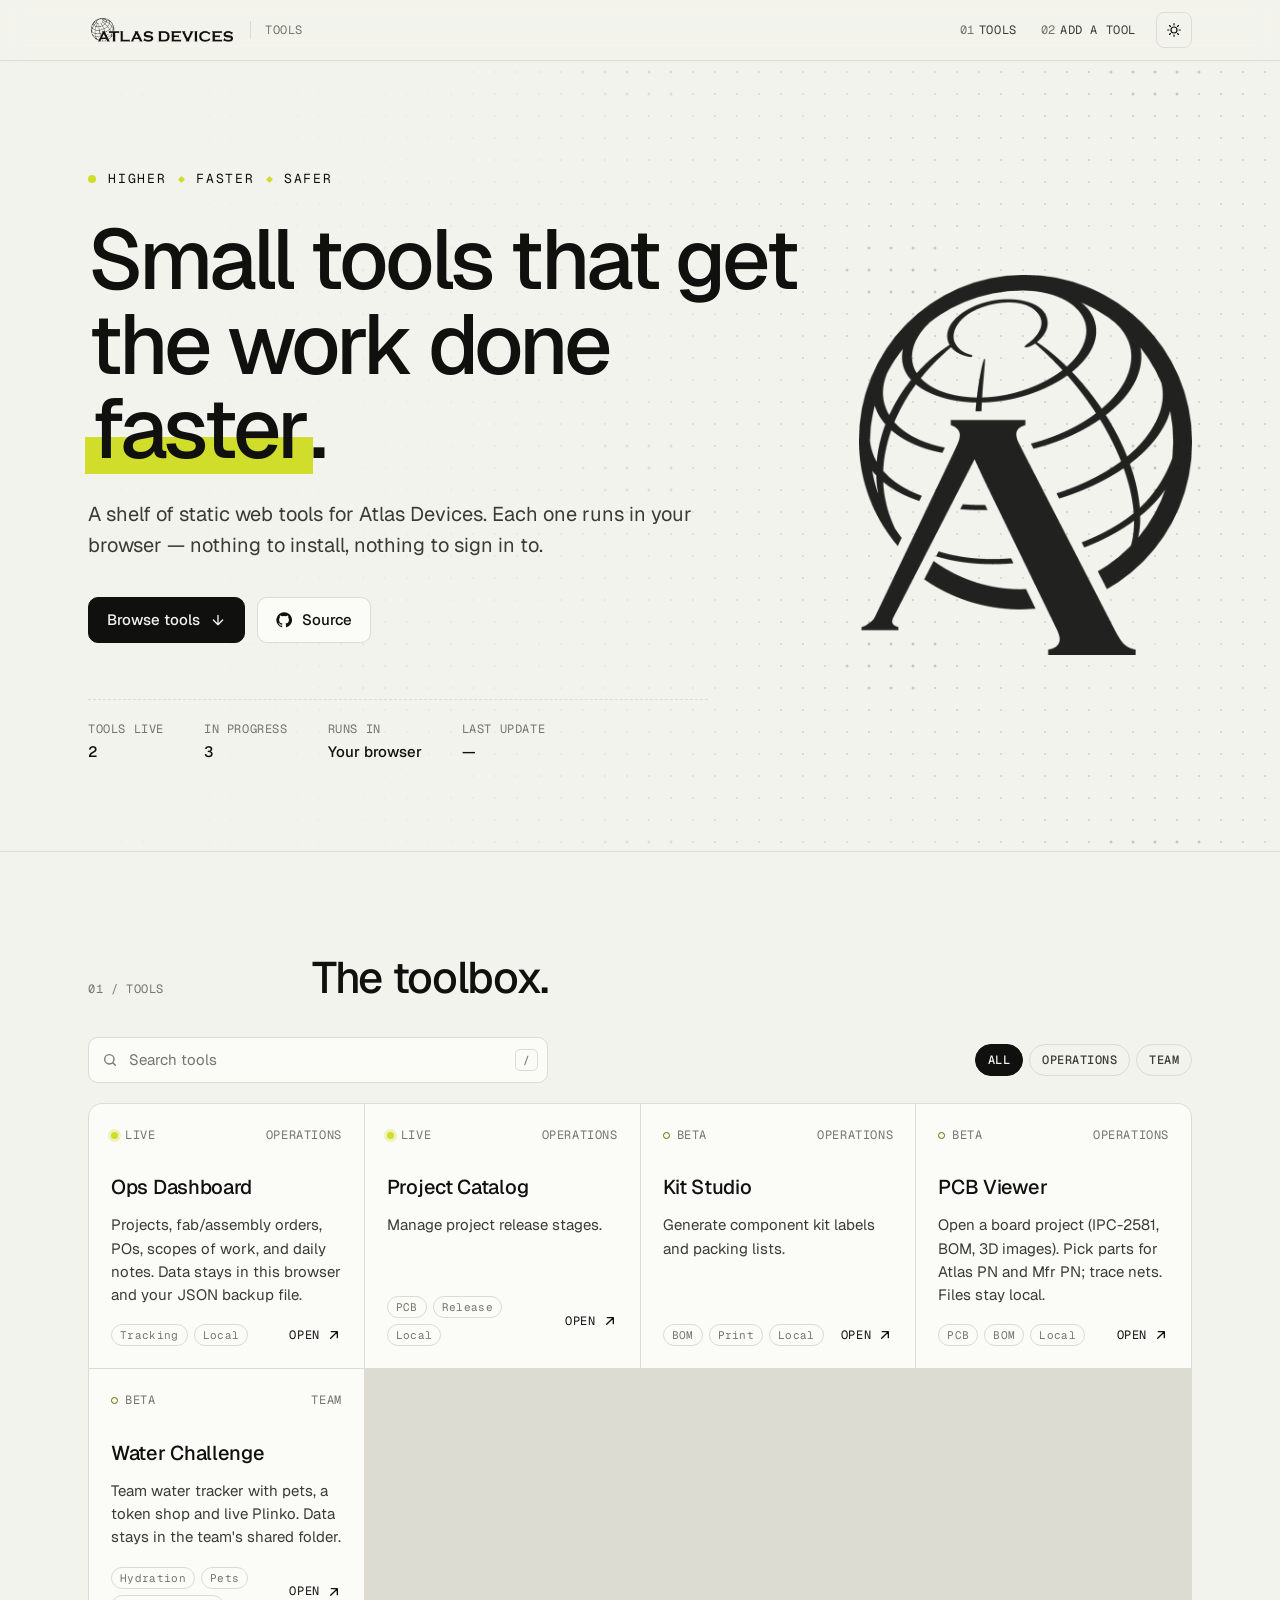
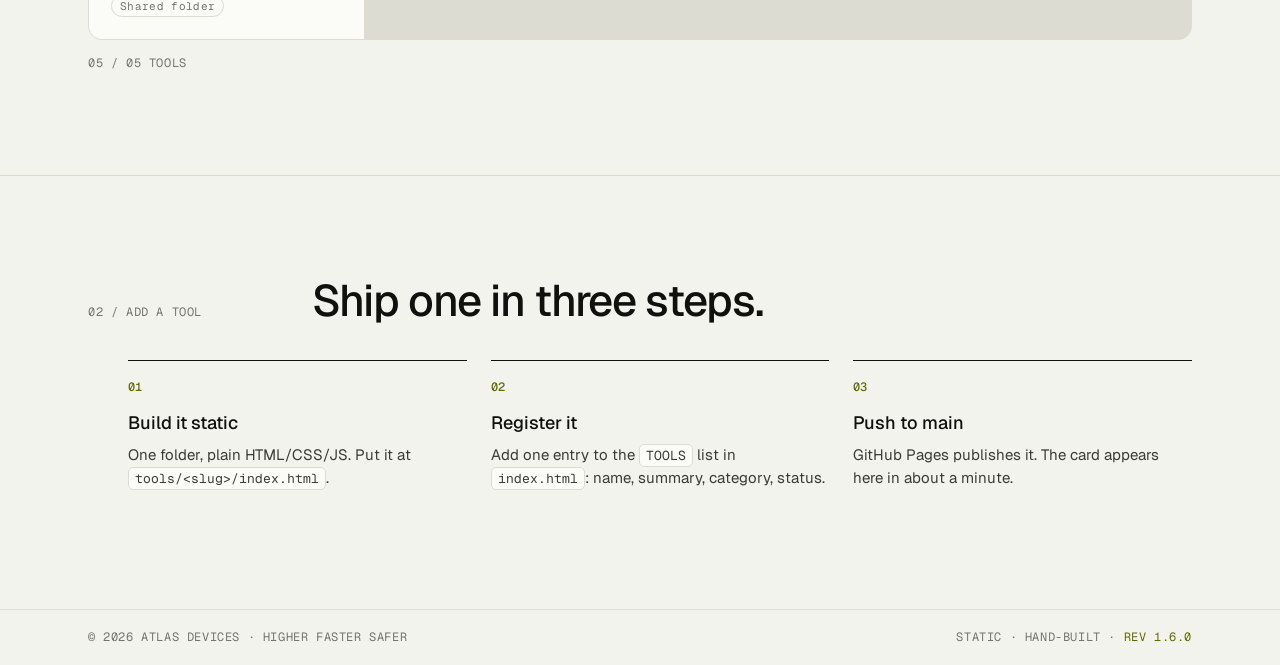
==== index.html @ ee324ff5 "Home rev 1.6.0: list the Water Challenge Adds a hub card (category Team, status beta) for tools/wate" ====
<!doctype html>
<!--
  atlasclark.github.io — Atlas Devices tools hub
  Scope: single-file static landing page for GitHub Pages that lists and links
  static internal tools. Each tool lives in /tools/<slug>/index.html and gets one
  entry in the TOOLS registry (script block below). The page builds the tool grid,
  search, and category filters from that registry. No build step, no dependencies
  except Google Fonts. Light/dark themes follow the system, with a manual toggle.
  Bump REV on each change.
-->
<html lang="en">
<head>
  <meta charset="utf-8">
  <meta name="viewport" content="width=device-width, initial-scale=1">
  <title>Atlas Devices Tools</title>
  <meta name="description" content="Static web tools for Atlas Devices. Runs in the browser, nothing to install.">
  <meta name="theme-color" content="#F3F3EE" media="(prefers-color-scheme: light)">
  <meta name="theme-color" content="#0B0C0A" media="(prefers-color-scheme: dark)">
  <link rel="icon" type="image/png" href="assets/brand/favicon-64.png">
  <link rel="apple-touch-icon" href="assets/brand/apple-touch-icon.png">
  <link rel="preconnect" href="https://fonts.googleapis.com">
  <link rel="preconnect" href="https://fonts.gstatic.com" crossorigin>
  <link href="https://fonts.googleapis.com/css2?family=Geist:wght@400;500;600&family=Geist+Mono:wght@400;500&display=swap" rel="stylesheet">

  <style>
    :root {
      --bg: #F3F3EE;
      --bg-raised: #FBFBF8;
      --ink: #10110E;
      --ink-2: #3A3B35;
      --muted: #74756C;
      --line: #DCDCD3;
      --lime: #D0DD2B;          /* brand lime, sampled from badge */
      --accent-text: #5F6A00;   /* lime is too light for text on cream */
      --on-lime: #10110E;
      --mark: #10110E;
      --dot: 16, 17, 14;
      --dot-hot: 140, 152, 0;
      --sans: "Geist", ui-sans-serif, system-ui, -apple-system, "Segoe UI", sans-serif;
      --mono: "Geist Mono", ui-monospace, "SFMono-Regular", Consolas, monospace;
      --gutter: clamp(16px, 4vw, 48px);
      --max: 1200px;
      color-scheme: light;
    }
    @media (prefers-color-scheme: dark) {
      :root:not([data-theme="light"]) {
        --bg: #0B0C0A; --bg-raised: #131411; --ink: #ECEDE6; --ink-2: #B9BAB1; --muted: #7D7E75;
        --line: #24251F; --accent-text: #D0DD2B; --mark: #ECEDE6;
        --dot: 236, 237, 230; --dot-hot: 208, 221, 43; color-scheme: dark;
      }
    }
    :root[data-theme="dark"] {
      --bg: #0B0C0A; --bg-raised: #131411; --ink: #ECEDE6; --ink-2: #B9BAB1; --muted: #7D7E75;
      --line: #24251F; --accent-text: #D0DD2B; --mark: #ECEDE6;
      --dot: 236, 237, 230; --dot-hot: 208, 221, 43; color-scheme: dark;
    }

    *, *::before, *::after { box-sizing: border-box; }
    html { scroll-behavior: smooth; -webkit-text-size-adjust: 100%; }
    @media (prefers-reduced-motion: reduce) { html { scroll-behavior: auto; } }
    body {
      margin: 0; background: var(--bg); color: var(--ink);
      font-family: var(--sans); font-size: 17px; line-height: 1.55;
      -webkit-font-smoothing: antialiased; overflow-x: hidden;
    }
    a { color: inherit; text-decoration: none; }
    ::selection { background: var(--lime); color: var(--on-lime); }
    :focus-visible { outline: 2px solid var(--accent-text); outline-offset: 3px; border-radius: 4px; }

    .wrap { max-width: var(--max); margin: 0 auto; padding: 0 var(--gutter); }
    .mono { font-family: var(--mono); font-size: 12px; letter-spacing: .05em; text-transform: uppercase; }
    .muted { color: var(--muted); }

    /* Brand images are used as masks so they take the theme ink color. */
    .wordmark, .mark {
      background: var(--mark);
      -webkit-mask: var(--src) center / contain no-repeat; mask: var(--src) center / contain no-repeat;
    }
    .wordmark { --src: url("assets/brand/wordmark.png"); display: block; width: 148px; aspect-ratio: 1745 / 294; }
    .mark { --src: url("assets/brand/mark.png"); aspect-ratio: 2104 / 2400; }

    /* ---------- Top bar ---------- */
    .topbar {
      position: sticky; top: 0; z-index: 20;
      background: color-mix(in srgb, var(--bg) 84%, transparent);
      backdrop-filter: saturate(1.4) blur(10px); -webkit-backdrop-filter: saturate(1.4) blur(10px);
      border-bottom: 1px solid var(--line);
    }
    .topbar .wrap { display: flex; align-items: center; justify-content: space-between; height: 60px; gap: 16px; }
    .brand { display: flex; align-items: center; gap: 14px; }
    .brand .div { width: 1px; height: 18px; background: var(--line); }
    .nav { display: flex; align-items: center; gap: 4px; }
    .nav a { color: var(--ink-2); padding: 8px 10px; border-radius: 6px; transition: color .15s, background-color .15s; }
    .nav a:hover { color: var(--ink); background: var(--bg-raised); }
    .nav a .n { color: var(--muted); margin-right: 4px; }
    .icon-btn {
      display: grid; place-items: center; width: 36px; height: 36px; margin-left: 6px;
      border: 1px solid var(--line); border-radius: 8px; background: transparent; color: var(--ink); cursor: pointer;
    }
    .icon-btn:hover { border-color: var(--ink-2); }
    .icon-btn svg { width: 16px; height: 16px; }
    @media (max-width: 640px) { .nav a, .brand .div, .brand .mono { display: none; } }

    /* ---------- Hero ---------- */
    .hero { position: relative; border-bottom: 1px solid var(--line); overflow: hidden; }
    #field { position: absolute; inset: 0; width: 100%; height: 100%; display: block; }
    .hero::after {
      content: ""; position: absolute; inset: 0; pointer-events: none;
      background: linear-gradient(90deg, var(--bg) 0%, color-mix(in srgb, var(--bg) 70%, transparent) 42%, transparent 70%);
    }
    .hero .wrap {
      position: relative; z-index: 1; display: grid; grid-template-columns: 1fr auto; align-items: center; gap: 48px;
      padding-top: clamp(64px, 12vh, 140px); padding-bottom: clamp(56px, 10vh, 120px);
    }
    .hero .mark { width: clamp(220px, 26vw, 340px); opacity: .92; }
    @media (max-width: 900px) { .hero .wrap { grid-template-columns: 1fr; } .hero .mark { display: none; } }

    .eyebrow { display: flex; align-items: center; gap: 12px; margin-bottom: 28px; color: var(--ink); font-size: 13px; letter-spacing: .14em; }
    .eyebrow i { width: 5px; height: 5px; background: var(--lime); border-radius: 1px; transform: rotate(45deg); }
    .eyebrow .pulse { width: 8px; height: 8px; border-radius: 50%; background: var(--lime); animation: pulse 2.4s ease-out infinite; }
    @keyframes pulse { 0% { box-shadow: 0 0 0 0 color-mix(in srgb, var(--lime) 70%, transparent); } 70%,100% { box-shadow: 0 0 0 10px transparent; } }

    h1 { font-size: clamp(40px, 6.6vw, 86px); line-height: 1; letter-spacing: -.045em; font-weight: 500; margin: 0; max-width: 13ch; }
    h1 em {
      font-style: normal; padding: 0 .08em; margin: 0 -.04em;
      background: linear-gradient(transparent 58%, var(--lime) 58%, var(--lime) 92%, transparent 92%);
    }
    :root[data-theme="dark"] h1 em { background: none; color: var(--lime); }
    @media (prefers-color-scheme: dark) { :root:not([data-theme="light"]) h1 em { background: none; color: var(--lime); } }

    .lede { max-width: 48ch; margin: 28px 0 0; font-size: clamp(17px, 1.6vw, 20px); color: var(--ink-2); }
    .cta { display: flex; flex-wrap: wrap; gap: 12px; margin-top: 36px; }
    .btn {
      display: inline-flex; align-items: center; gap: 10px; height: 46px; padding: 0 18px;
      border-radius: 10px; font: 500 15px var(--sans); border: 1px solid var(--line); color: var(--ink);
      background: var(--bg-raised); cursor: pointer; transition: transform .15s, border-color .15s, background-color .15s, color .15s;
    }
    .btn:hover { border-color: var(--ink-2); transform: translateY(-1px); }
    .btn.primary { background: var(--ink); color: var(--bg); border-color: var(--ink); }
    .btn.primary:hover { background: var(--lime); border-color: var(--lime); color: var(--on-lime); }
    .btn svg { width: 16px; height: 16px; }

    .readout { display: flex; flex-wrap: wrap; gap: 12px 40px; margin-top: 56px; padding-top: 20px; border-top: 1px dashed var(--line); max-width: 620px; }
    .readout div { display: flex; flex-direction: column; gap: 4px; }
    .readout b { font: 500 15px var(--sans); letter-spacing: 0; text-transform: none; color: var(--ink); }

    /* ---------- Sections ---------- */
    section.block { border-bottom: 1px solid var(--line); }
    section.block > .wrap { padding-top: clamp(56px, 8vw, 104px); padding-bottom: clamp(56px, 8vw, 104px); }
    .sec-head { display: grid; grid-template-columns: 200px 1fr; gap: 24px; align-items: baseline; margin-bottom: 36px; }
    .sec-head h2 { margin: 0; font-size: clamp(28px, 3.6vw, 44px); font-weight: 500; letter-spacing: -.03em; line-height: 1.05; }
    @media (max-width: 760px) { .sec-head { grid-template-columns: 1fr; gap: 10px; margin-bottom: 28px; } }

    /* Toolbar: search + filters */
    .toolbar { display: flex; flex-wrap: wrap; gap: 12px; align-items: center; justify-content: space-between; margin-bottom: 20px; }
    .search { position: relative; flex: 1 1 320px; max-width: 460px; }
    .search svg { position: absolute; left: 14px; top: 50%; width: 16px; height: 16px; transform: translateY(-50%); color: var(--muted); }
    .search input {
      width: 100%; height: 46px; padding: 0 44px 0 40px; border-radius: 10px; border: 1px solid var(--line);
      background: var(--bg-raised); color: var(--ink); font: 400 15px var(--sans);
    }
    .search input::placeholder { color: var(--muted); }
    .search input:focus { outline: none; border-color: var(--ink-2); }
    .search kbd {
      position: absolute; right: 10px; top: 50%; transform: translateY(-50%);
      font: 500 11px var(--mono); padding: 3px 7px; border: 1px solid var(--line); border-radius: 5px; color: var(--muted);
    }
    .filters { display: flex; flex-wrap: wrap; gap: 6px; }
    .chip {
      height: 32px; padding: 0 12px; border-radius: 999px; border: 1px solid var(--line); background: transparent;
      color: var(--ink-2); font: 500 12px var(--mono); letter-spacing: .04em; text-transform: uppercase; cursor: pointer;
    }
    .chip:hover { border-color: var(--ink-2); color: var(--ink); }
    .chip[aria-pressed="true"] { background: var(--ink); border-color: var(--ink); color: var(--bg); }

    /* Tool grid */
    .grid { display: grid; grid-template-columns: repeat(auto-fill, minmax(270px, 1fr)); gap: 1px; background: var(--line); border: 1px solid var(--line); border-radius: 14px; overflow: hidden; }
    .card {
      position: relative; display: flex; flex-direction: column; gap: 10px; min-height: 220px; padding: 22px;
      background: var(--bg-raised); transition: background-color .2s;
    }
    a.card:hover { background: var(--bg); }
    .card .top { display: flex; justify-content: space-between; align-items: center; }
    .status { display: inline-flex; align-items: center; gap: 7px; }
    .status::before { content: ""; width: 7px; height: 7px; border-radius: 50%; background: var(--muted); }
    .status.live::before { background: var(--lime); box-shadow: 0 0 0 3px color-mix(in srgb, var(--lime) 30%, transparent); }
    .status.beta::before { background: transparent; border: 1.5px solid var(--accent-text); }
    .card h3 { margin: 18px 0 0; font-size: 20px; font-weight: 500; letter-spacing: -.015em; }
    .card p { margin: 0; color: var(--ink-2); font-size: 15px; flex: 1; }
    .card .foot { display: flex; justify-content: space-between; align-items: center; gap: 8px; margin-top: 8px; }
    .tags { display: flex; gap: 6px; flex-wrap: wrap; }
    .tag { font: 400 11px var(--mono); letter-spacing: .03em; padding: 3px 8px; border: 1px solid var(--line); border-radius: 999px; color: var(--muted); }
    .open { display: inline-flex; align-items: center; gap: 6px; color: var(--ink); white-space: nowrap; }
    .open svg { width: 16px; height: 16px; transition: transform .2s; }
    a.card:hover .open svg { transform: translate(3px, -3px); color: var(--accent-text); }
    a.card::after { content: ""; position: absolute; left: 0; top: 0; height: 2px; width: 0; background: var(--lime); transition: width .3s ease; }
    a.card:hover::after { width: 100%; }
    .card.planned { opacity: .55; }
    .card.planned .open { color: var(--muted); }
    .empty { padding: 48px 22px; text-align: center; background: var(--bg-raised); grid-column: 1 / -1; color: var(--muted); }
    .count { margin-top: 14px; }

    /* Add-a-tool steps */
    .steps { display: grid; grid-template-columns: repeat(3, 1fr); gap: 24px; counter-reset: s; }
    .steps li { list-style: none; border-top: 1px solid var(--ink); padding-top: 18px; }
    .steps li::before { counter-increment: s; content: "0" counter(s); display: block; font: 500 12px var(--mono); color: var(--accent-text); margin-bottom: 14px; }
    .steps h3 { margin: 0 0 6px; font-size: 18px; font-weight: 500; }
    .steps p { margin: 0; color: var(--ink-2); font-size: 15px; }
    .steps ol { margin: 0; padding: 0; }
    code { font: 13px var(--mono); padding: 2px 6px; border-radius: 5px; background: var(--bg-raised); border: 1px solid var(--line); }
    @media (max-width: 860px) { .steps { grid-template-columns: 1fr; } }

    /* ---------- Footer bar ---------- */
    footer { padding: 18px 0; }
    footer .wrap { display: flex; justify-content: space-between; gap: 16px; flex-wrap: wrap; }
    footer .rev { color: var(--accent-text); }

    .rv { opacity: 0; transform: translateY(14px); transition: opacity .7s ease, transform .7s ease; }
    .rv.in { opacity: 1; transform: none; }
    @media (prefers-reduced-motion: reduce) { .rv { opacity: 1; transform: none; transition: none; } .eyebrow .pulse { animation: none; } }
  </style>
</head>
<body>

  <header class="topbar">
    <div class="wrap">
      <a class="brand" href="#top" aria-label="Atlas Devices Tools, home">
        <span class="wordmark" role="img" aria-label="Atlas Devices"></span>
        <span class="div"></span>
        <span class="mono muted">Tools</span>
      </a>
      <nav class="nav mono" aria-label="Primary">
        <a href="#tools"><span class="n">01</span>Tools</a>
        <a href="#add"><span class="n">02</span>Add a tool</a>
        <button class="icon-btn" id="themeBtn" type="button" aria-label="Toggle color theme">
          <svg viewBox="0 0 24 24" fill="none" stroke="currentColor" stroke-width="1.8" stroke-linecap="round"><circle cx="12" cy="12" r="4.5"/><path d="M12 2.5v2M12 19.5v2M2.5 12h2M19.5 12h2M5.3 5.3l1.4 1.4M17.3 17.3l1.4 1.4M5.3 18.7l1.4-1.4M17.3 6.7l1.4-1.4"/></svg>
        </button>
      </nav>
    </div>
  </header>

  <main id="top">
    <!-- ========== HERO ========== -->
    <section class="hero">
      <canvas id="field" aria-hidden="true"></canvas>
      <div class="wrap">
        <div>
          <div class="eyebrow mono"><span class="pulse"></span>Higher<i></i>Faster<i></i>Safer</div>
          <h1>Small tools that get the work done <em>faster</em>.</h1>
          <p class="lede">A shelf of static web tools for Atlas Devices. Each one runs in your browser — nothing to install, nothing to sign in to.</p>
          <div class="cta">
            <a class="btn primary" href="#tools">Browse tools
              <svg viewBox="0 0 24 24" fill="none" stroke="currentColor" stroke-width="2" stroke-linecap="round" stroke-linejoin="round"><path d="M12 5v14M5 12l7 7 7-7"/></svg>
            </a>
            <a class="btn" href="https://github.com/AtlasClark/atlasclark.github.io" target="_blank" rel="noopener">
              <svg viewBox="0 0 24 24" fill="currentColor"><path d="M12 .5a11.5 11.5 0 0 0-3.64 22.41c.58.1.79-.25.79-.56v-2c-3.2.7-3.88-1.37-3.88-1.37-.52-1.33-1.28-1.69-1.28-1.69-1.05-.71.08-.7.08-.7 1.16.08 1.77 1.19 1.77 1.19 1.03 1.77 2.7 1.26 3.36.96.1-.75.4-1.26.73-1.55-2.55-.29-5.24-1.28-5.24-5.69 0-1.26.45-2.29 1.19-3.1-.12-.29-.52-1.46.11-3.05 0 0 .97-.31 3.17 1.18a11 11 0 0 1 5.77 0c2.2-1.49 3.17-1.18 3.17-1.18.63 1.59.23 2.76.11 3.05.74.81 1.19 1.84 1.19 3.1 0 4.42-2.69 5.39-5.26 5.68.41.36.78 1.06.78 2.14v3.17c0 .31.21.67.8.56A11.5 11.5 0 0 0 12 .5Z"/></svg>
              Source
            </a>
          </div>
          <div class="readout mono muted">
            <div>Tools live<b id="statLive">—</b></div>
            <div>In progress<b id="statWip">—</b></div>
            <div>Runs in<b>Your browser</b></div>
            <div>Last update<b id="statUpdated">—</b></div>
          </div>
        </div>
        <span class="mark" role="img" aria-label="Atlas Devices globe mark"></span>
      </div>
    </section>

    <!-- ========== 01 TOOLS (generated from TOOLS registry) ========== -->
    <section class="block" id="tools">
      <div class="wrap">
        <div class="sec-head rv"><span class="mono muted">01 / Tools</span><h2>The toolbox.</h2></div>
        <div class="toolbar rv">
          <label class="search">
            <svg viewBox="0 0 24 24" fill="none" stroke="currentColor" stroke-width="2" stroke-linecap="round"><circle cx="11" cy="11" r="7"/><path d="m20 20-3.5-3.5"/></svg>
            <input id="q" type="search" placeholder="Search tools" autocomplete="off" aria-label="Search tools">
            <kbd>/</kbd>
          </label>
          <div class="filters" id="filters" role="group" aria-label="Filter by category"></div>
        </div>
        <div class="grid rv" id="grid"></div>
        <div class="count mono muted" id="count"></div>
      </div>
    </section>

    <!-- ========== 02 ADD A TOOL ========== -->
    <section class="block" id="add">
      <div class="wrap">
        <div class="sec-head rv"><span class="mono muted">02 / Add a tool</span><h2>Ship one in three steps.</h2></div>
        <ol class="steps rv">
          <li><h3>Build it static</h3><p>One folder, plain HTML/CSS/JS. Put it at <code>tools/&lt;slug&gt;/index.html</code>.</p></li>
          <li><h3>Register it</h3><p>Add one entry to the <code>TOOLS</code> list in <code>index.html</code>: name, summary, category, status.</p></li>
          <li><h3>Push to main</h3><p>GitHub Pages publishes it. The card appears here in about a minute.</p></li>
        </ol>
      </div>
    </section>
  </main>

  <footer>
    <div class="wrap mono muted">
      <span>© <span id="yr">2026</span> Atlas Devices · Higher Faster Safer</span>
      <span>Static · Hand-built · <span class="rev" id="rev"></span></span>
    </div>
  </footer>

  <script>
    const REV = "rev 1.6.0";

    // ---------- TOOL REGISTRY ----------
    // status: "live" (linked) | "beta" (linked, flagged) | "planned" (not linked)
    const TOOLS = [
      { slug: "pcb-viewer",      name: "PCB Viewer",           summary: "Open a board project (IPC-2581, BOM, 3D images). Pick parts for Atlas PN and Mfr PN; trace nets. Files stay local.", category: "Operations",  tags: ["PCB", "BOM", "Local"], status: "beta" },
      { slug: "ops-dashboard",   name: "Ops Dashboard",        summary: "Projects, fab/assembly orders, POs, scopes of work, and daily notes. Data stays in this browser and your JSON backup file.", category: "Operations", tags: ["Tracking", "Local"], status: "live" },
      { slug: "project-catalog", name: "Project Catalog",      summary: "Manage project release stages.", category: "Operations", tags: ["PCB", "Release", "Local"], status: "live" },
      { slug: "kit-studio",      name: "Kit Studio",           summary: "Generate component kit labels and packing lists.", category: "Operations", tags: ["BOM", "Print", "Local"], status: "beta" },
      { slug: "water-challenge", name: "Water Challenge",      summary: "Team water tracker with pets, a token shop and live Plinko. Data stays in the team's shared folder.", category: "Team", tags: ["Hydration", "Pets", "Shared folder"], status: "beta" },
    ];

    // ---------- Render ----------
    const $ = s => document.querySelector(s);
    const esc = s => String(s).replace(/[&<>"']/g, c => ({ "&": "&amp;", "<": "&lt;", ">": "&gt;", '"': "&quot;", "'": "&#39;" }[c]));
    const ARROW = '<svg viewBox="0 0 24 24" fill="none" stroke="currentColor" stroke-width="2" stroke-linecap="round" stroke-linejoin="round"><path d="M7 17 17 7M8 7h9v9"/></svg>';
    const STATUS = { live: "Live", beta: "Beta", planned: "Planned" };
    const order = { live: 0, beta: 1, planned: 2 };
    const tools = [...TOOLS].sort((a, b) => order[a.status] - order[b.status] || a.name.localeCompare(b.name));
    const cats = ["All", ...new Set(tools.map(t => t.category))];
    let cat = "All";

    $("#filters").innerHTML = cats.map(c => `<button class="chip" type="button" aria-pressed="${c === cat}" data-cat="${esc(c)}">${esc(c)}</button>`).join("");
    $("#filters").addEventListener("click", e => {
      const b = e.target.closest(".chip"); if (!b) return;
      cat = b.dataset.cat;
      document.querySelectorAll(".chip").forEach(x => x.setAttribute("aria-pressed", x === b));
      render();
    });

    function card(t) {
      const linked = t.status !== "planned";
      const tag = linked ? "a" : "div";
      const href = linked ? ` href="tools/${esc(t.slug)}/"` : "";
      return `<${tag} class="card ${t.status}"${href}>
        <div class="top"><span class="status ${t.status} mono muted">${STATUS[t.status]}</span><span class="mono muted">${esc(t.category)}</span></div>
        <h3>${esc(t.name)}</h3>
        <p>${esc(t.summary)}</p>
        <div class="foot"><span class="tags">${(t.tags || []).map(g => `<span class="tag">${esc(g)}</span>`).join("")}</span>
        <span class="open mono">${linked ? "Open " + ARROW : "Soon"}</span></div>
      </${tag}>`;
    }

    function render() {
      const q = $("#q").value.trim().toLowerCase();
      const list = tools.filter(t =>
        (cat === "All" || t.category === cat) &&
        (!q || [t.name, t.summary, t.category, ...(t.tags || [])].join(" ").toLowerCase().includes(q)));
      $("#grid").innerHTML = list.length ? list.map(card).join("") : `<div class="empty">No tools match “${esc(q)}”.</div>`;
      $("#count").textContent = `${String(list.length).padStart(2, "0")} / ${String(tools.length).padStart(2, "0")} tools`;
    }
    $("#q").addEventListener("input", render);
    addEventListener("keydown", e => {
      if (e.key === "/" && document.activeElement !== $("#q")) { e.preventDefault(); $("#q").focus(); }
      if (e.key === "Escape" && document.activeElement === $("#q")) { $("#q").value = ""; render(); $("#q").blur(); }
    });
    render();

    $("#statLive").textContent = tools.filter(t => t.status === "live").length;
    $("#statWip").textContent = tools.filter(t => t.status !== "live").length;
    $("#rev").textContent = REV;
    $("#yr").textContent = new Date().getFullYear();

    // Last update = latest commit date on this repo (public GitHub API; fails quietly).
    fetch("https://api.github.com/repos/AtlasClark/atlasclark.github.io/commits?per_page=1")
      .then(r => r.ok ? r.json() : Promise.reject())
      .then(([c]) => { $("#statUpdated").textContent = new Date(c.commit.committer.date).toLocaleDateString(undefined, { year: "numeric", month: "short", day: "numeric" }); })
      .catch(() => {});

    // ---------- Theme toggle ----------
    const root = document.documentElement;
    const store = {
      get() { try { return localStorage.getItem("theme"); } catch { return null; } },
      set(v) { try { localStorage.setItem("theme", v); } catch {} }
    };
    const saved = store.get();
    if (saved) root.dataset.theme = saved;
    const isDark = () => root.dataset.theme ? root.dataset.theme === "dark" : matchMedia("(prefers-color-scheme: dark)").matches;
    $("#themeBtn").addEventListener("click", () => { const n = isDark() ? "light" : "dark"; root.dataset.theme = n; store.set(n); });

    // ---------- Scroll reveal ----------
    const io = new IntersectionObserver(es => es.forEach(e => {
      if (e.isIntersecting) { e.target.classList.add("in"); io.unobserve(e.target); }
    }), { rootMargin: "0px 0px -8% 0px" });
    document.querySelectorAll(".rv").forEach(el => io.observe(el));

    // ---------- Hero dot field: slow wave + cursor hot spot ----------
    (() => {
      const cv = $("#field"), ctx = cv.getContext("2d");
      const reduce = matchMedia("(prefers-reduced-motion: reduce)").matches;
      const GAP = 22;
      let w = 0, h = 0, mx = -1e4, my = -1e4, t = 0, raf = 0, visible = true;
      const css = n => getComputedStyle(root).getPropertyValue(n).trim();
      function size() {
        const r = cv.getBoundingClientRect(), dpr = Math.min(devicePixelRatio || 1, 2);
        w = r.width; h = r.height; cv.width = w * dpr; cv.height = h * dpr;
        ctx.setTransform(dpr, 0, 0, dpr, 0, 0);
      }
      function draw() {
        const dot = css("--dot"), hot = css("--dot-hot");
        ctx.clearRect(0, 0, w, h);
        for (let y = GAP / 2; y < h; y += GAP) for (let x = GAP / 2; x < w; x += GAP) {
          const wave = Math.sin(x * 0.012 + t) * Math.cos(y * 0.016 - t * 0.7);
          const heat = Math.max(0, 1 - Math.hypot(x - mx, y - my) / 160);
          const base = 0.10 + 0.10 * (wave + 1) / 2;
          ctx.fillStyle = heat > 0.02 ? `rgba(${hot},${Math.min(1, base + heat * 0.9)})` : `rgba(${dot},${base})`;
          ctx.beginPath(); ctx.arc(x, y, 1 + heat * 1.6 + (wave > 0.82 ? 0.5 : 0), 0, 6.2832); ctx.fill();
        }
      }
      function loop() { t += 0.008; draw(); raf = visible ? requestAnimationFrame(loop) : 0; }
      size(); draw();
      addEventListener("resize", () => { size(); draw(); });
      new MutationObserver(draw).observe(root, { attributes: true, attributeFilter: ["data-theme"] });
      if (reduce) return;
      const hero = cv.parentElement;
      hero.addEventListener("pointermove", e => { const r = cv.getBoundingClientRect(); mx = e.clientX - r.left; my = e.clientY - r.top; });
      hero.addEventListener("pointerleave", () => { mx = my = -1e4; });
      new IntersectionObserver(([e]) => { visible = e.isIntersecting; if (visible && !raf) loop(); }).observe(hero);
    })();
  </script>
</body>
</html>
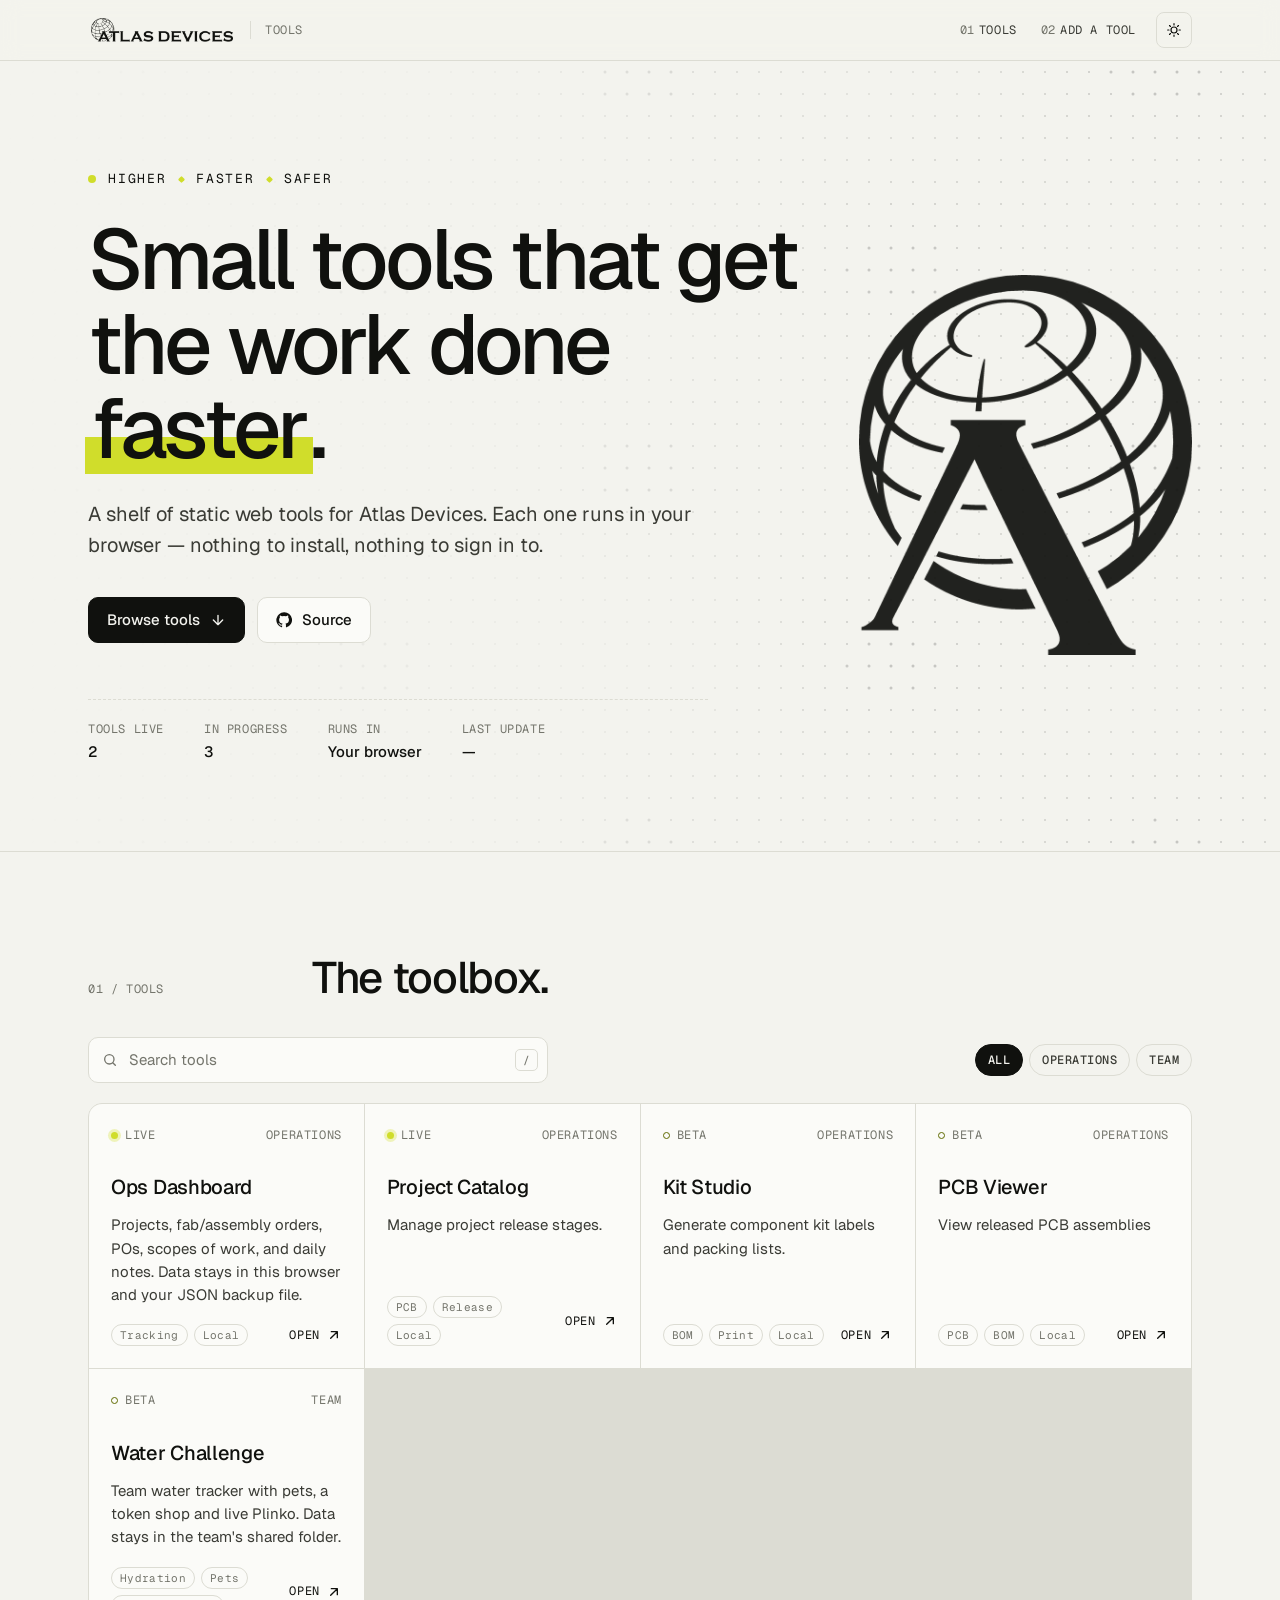
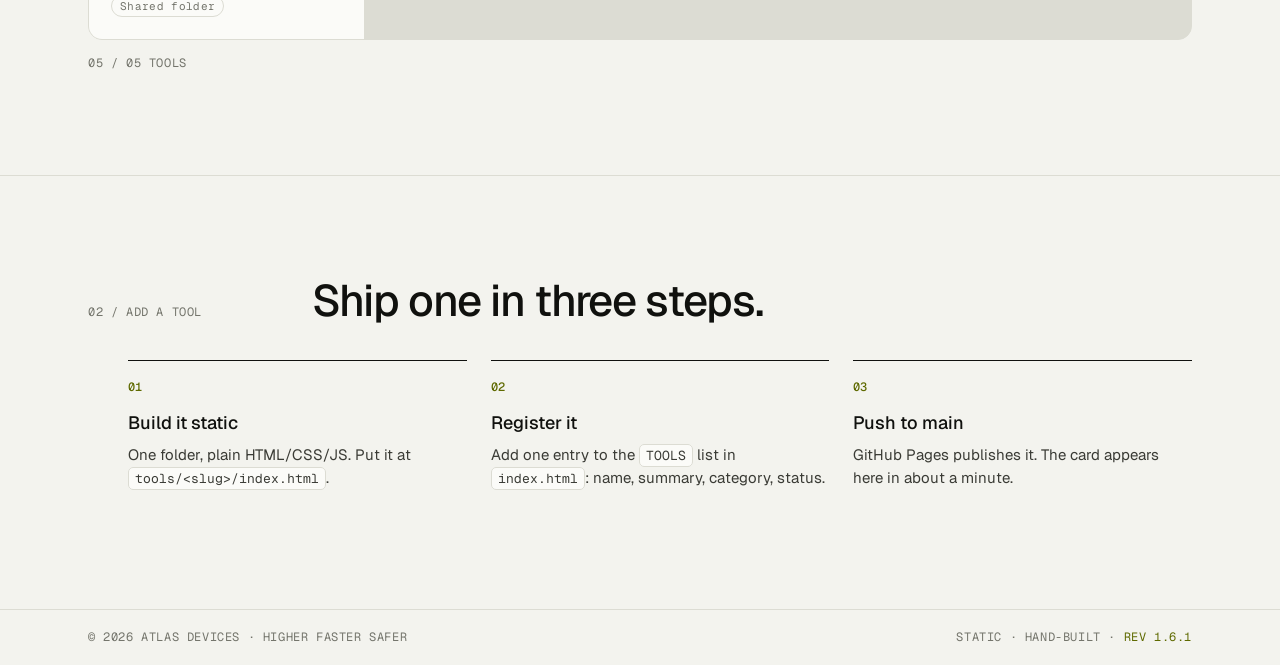
==== commit 544889d2: "Home rev 1.6.1: shorter PCB Viewer card summary Co-Authored-By: Claude Opus 5.5 <noreply@anthropic.c" ====
--- a/index.html
+++ b/index.html
@@ -306,12 +306,12 @@
   </footer>
 
   <script>
-    const REV = "rev 1.6.0";
+    const REV = "rev 1.6.1";
 
     // ---------- TOOL REGISTRY ----------
     // status: "live" (linked) | "beta" (linked, flagged) | "planned" (not linked)
     const TOOLS = [
-      { slug: "pcb-viewer",      name: "PCB Viewer",           summary: "Open a board project (IPC-2581, BOM, 3D images). Pick parts for Atlas PN and Mfr PN; trace nets. Files stay local.", category: "Operations",  tags: ["PCB", "BOM", "Local"], status: "beta" },
+      { slug: "pcb-viewer",      name: "PCB Viewer",           summary: "View released PCB assemblies", category: "Operations",  tags: ["PCB", "BOM", "Local"], status: "beta" },
       { slug: "ops-dashboard",   name: "Ops Dashboard",        summary: "Projects, fab/assembly orders, POs, scopes of work, and daily notes. Data stays in this browser and your JSON backup file.", category: "Operations", tags: ["Tracking", "Local"], status: "live" },
       { slug: "project-catalog", name: "Project Catalog",      summary: "Manage project release stages.", category: "Operations", tags: ["PCB", "Release", "Local"], status: "live" },
       { slug: "kit-studio",      name: "Kit Studio",           summary: "Generate component kit labels and packing lists.", category: "Operations", tags: ["BOM", "Print", "Local"], status: "beta" },
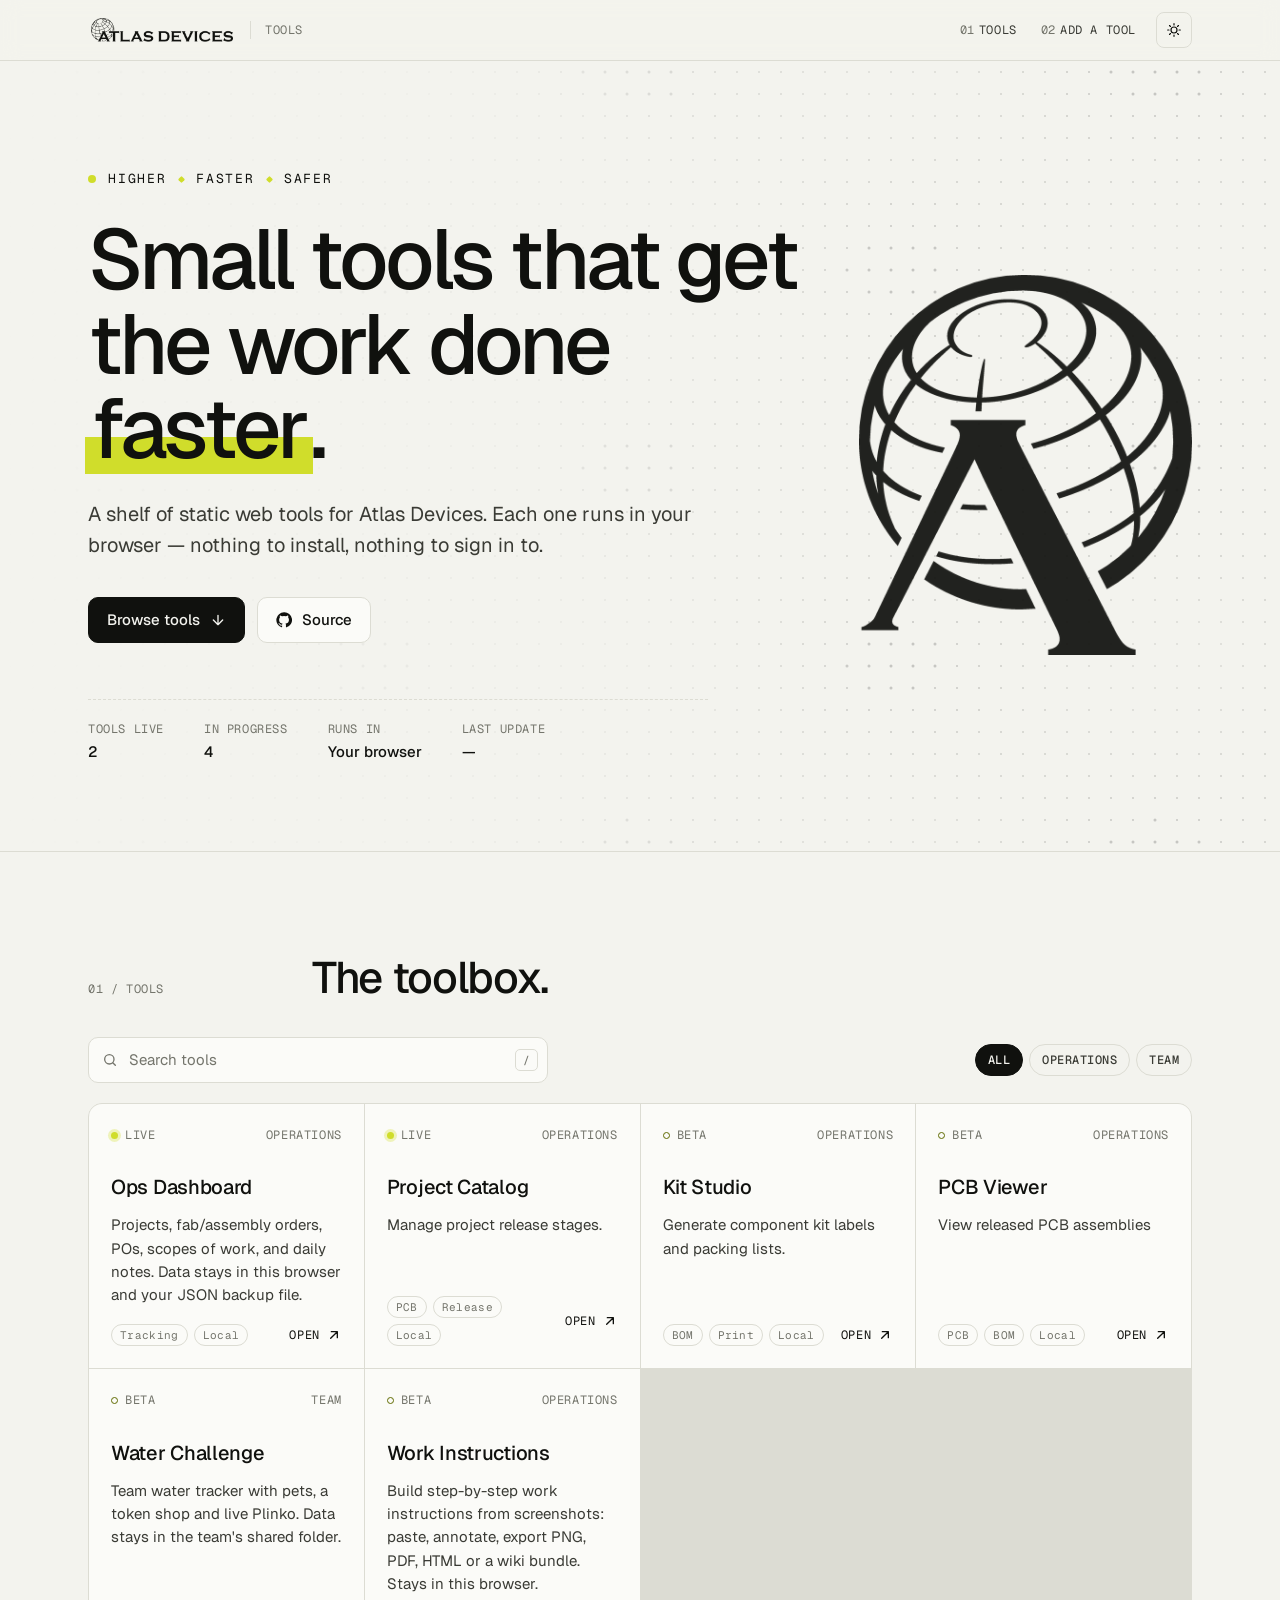
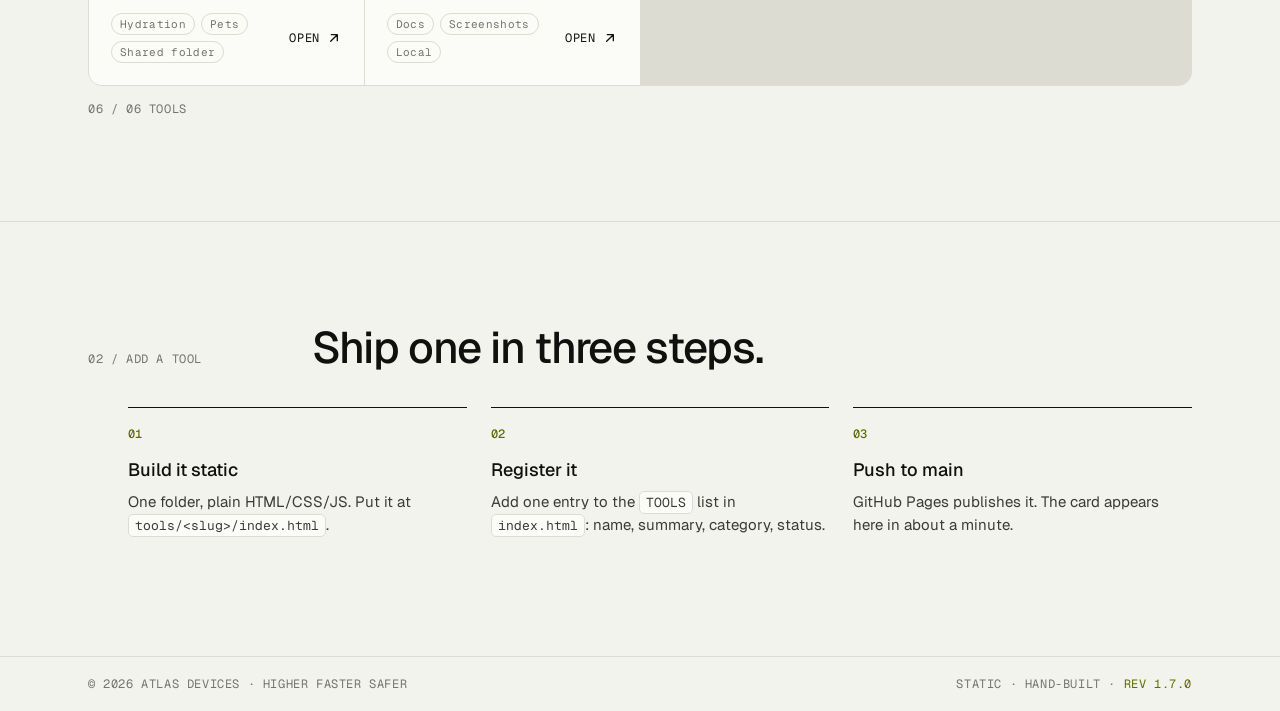
==== commit 2445f8a2: "Work Instructions rev 1.0.0, Home rev 1.7.0: new screenshot work-instruction tool Paste or drop scre" ====
--- a/index.html
+++ b/index.html
@@ -306,7 +306,7 @@
   </footer>
 
   <script>
-    const REV = "rev 1.6.1";
+    const REV = "rev 1.7.0";
 
     // ---------- TOOL REGISTRY ----------
     // status: "live" (linked) | "beta" (linked, flagged) | "planned" (not linked)
@@ -315,6 +315,7 @@
       { slug: "ops-dashboard",   name: "Ops Dashboard",        summary: "Projects, fab/assembly orders, POs, scopes of work, and daily notes. Data stays in this browser and your JSON backup file.", category: "Operations", tags: ["Tracking", "Local"], status: "live" },
       { slug: "project-catalog", name: "Project Catalog",      summary: "Manage project release stages.", category: "Operations", tags: ["PCB", "Release", "Local"], status: "live" },
       { slug: "kit-studio",      name: "Kit Studio",           summary: "Generate component kit labels and packing lists.", category: "Operations", tags: ["BOM", "Print", "Local"], status: "beta" },
+      { slug: "work-instructions", name: "Work Instructions",    summary: "Build step-by-step work instructions from screenshots: paste, annotate, export PNG, PDF, HTML or a wiki bundle. Stays in this browser.", category: "Operations", tags: ["Docs", "Screenshots", "Local"], status: "beta" },
       { slug: "water-challenge", name: "Water Challenge",      summary: "Team water tracker with pets, a token shop and live Plinko. Data stays in the team's shared folder.", category: "Team", tags: ["Hydration", "Pets", "Shared folder"], status: "beta" },
     ];
 
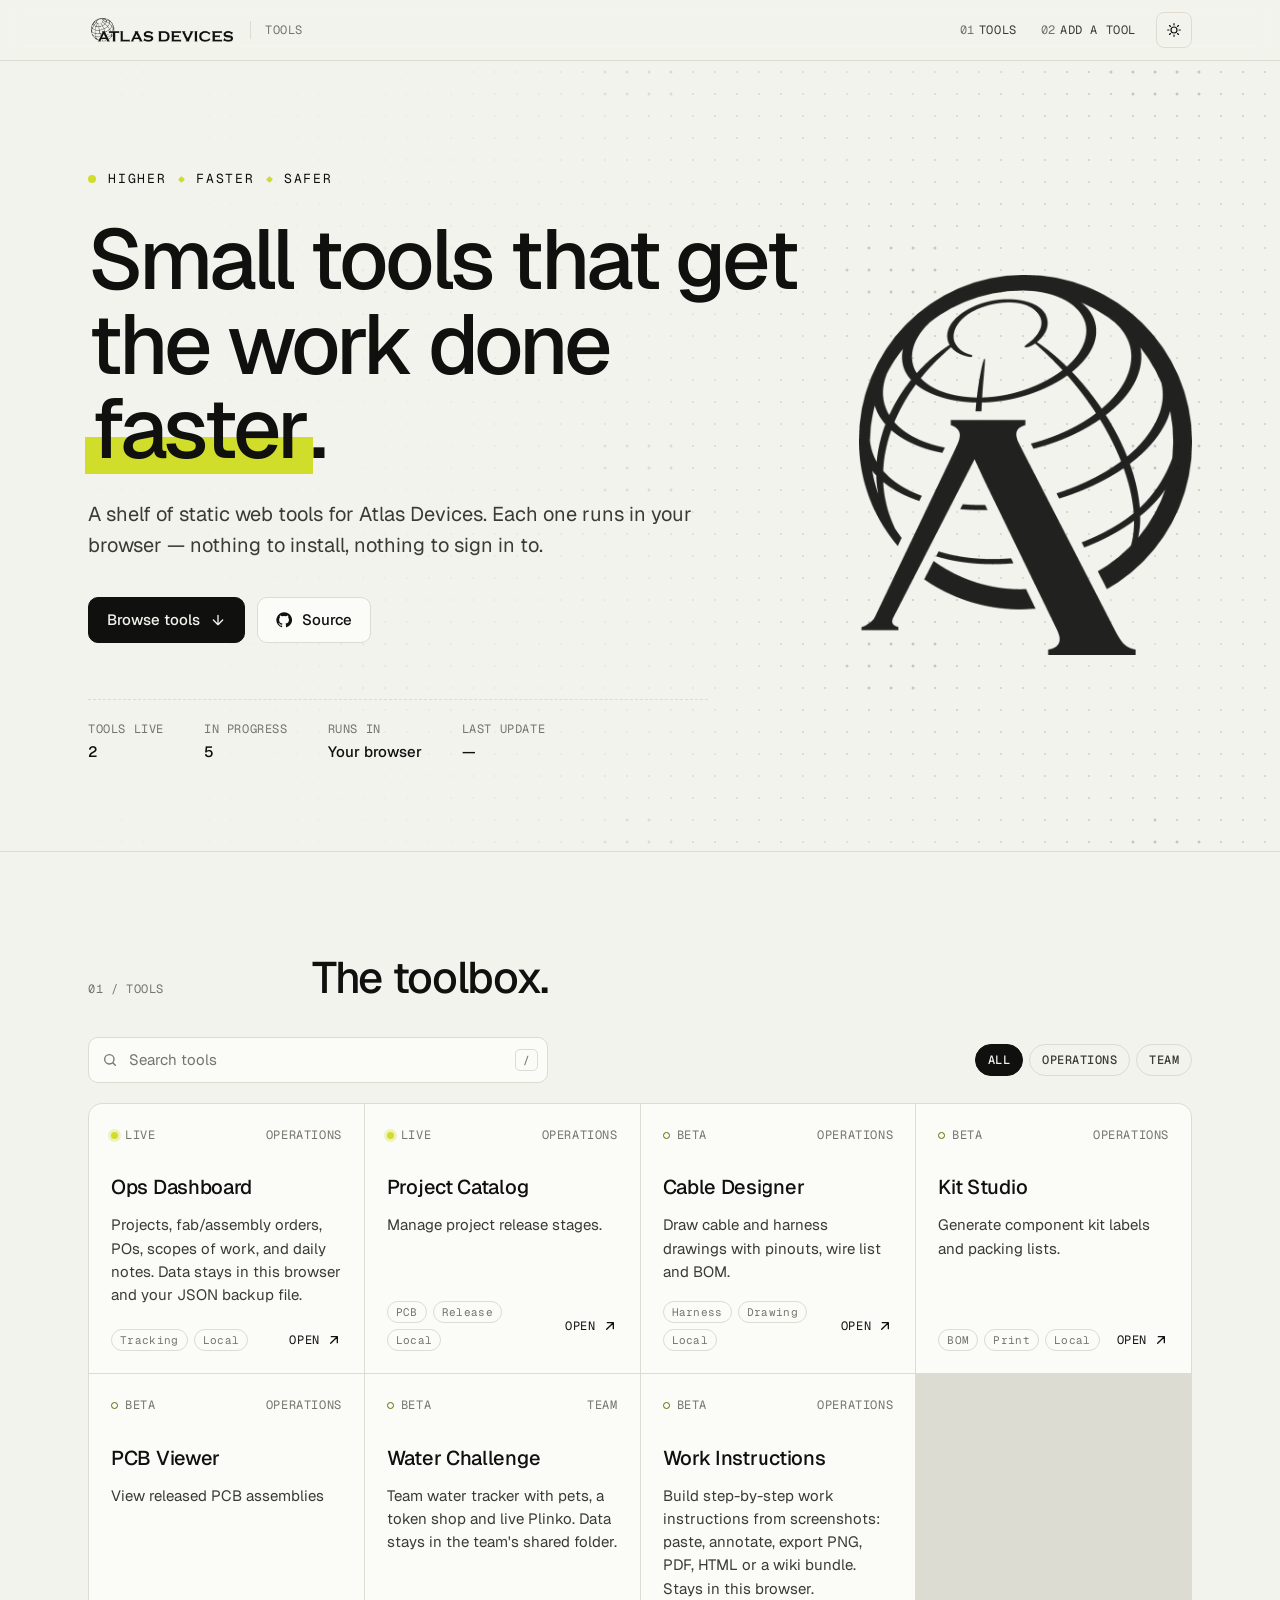
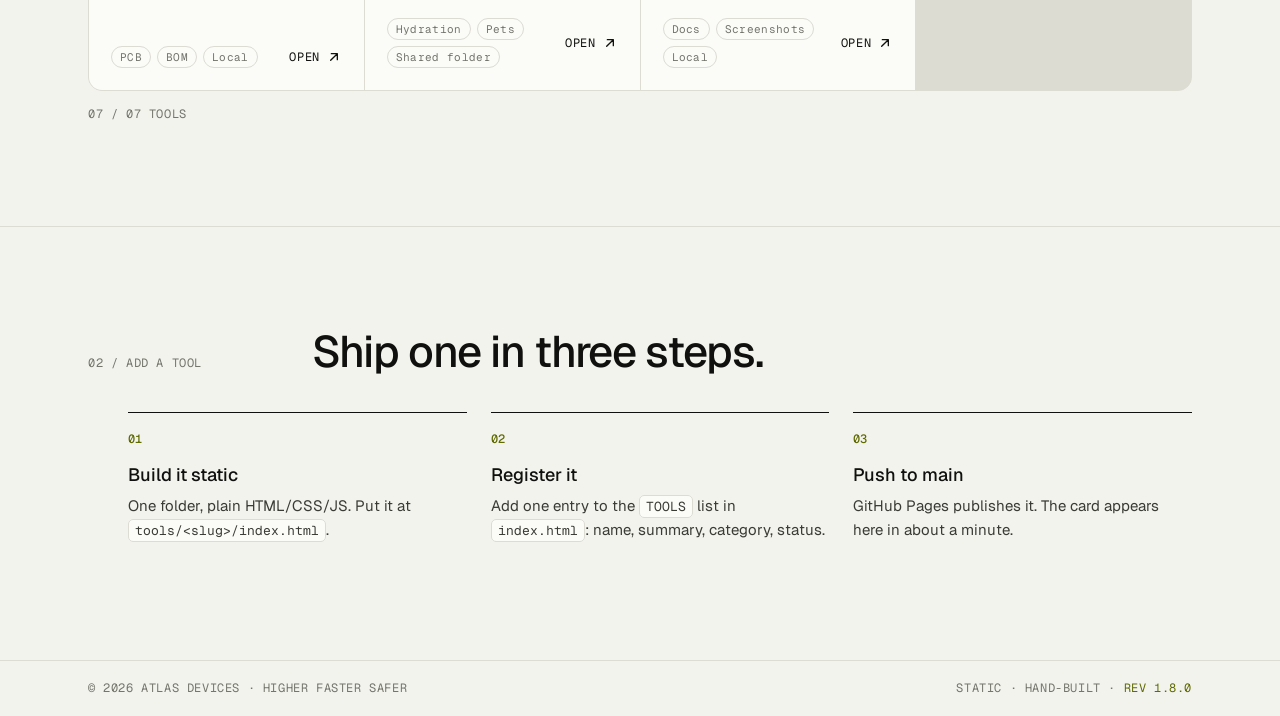
==== commit 11db7141: "Cable Designer rev 1.1.0, Home rev 1.8.0: new cable / harness drawing tool Connection drawings in th" ====
--- a/index.html
+++ b/index.html
@@ -306,7 +306,7 @@
   </footer>
 
   <script>
-    const REV = "rev 1.7.0";
+    const REV = "rev 1.8.0";
 
     // ---------- TOOL REGISTRY ----------
     // status: "live" (linked) | "beta" (linked, flagged) | "planned" (not linked)
@@ -316,6 +316,7 @@
       { slug: "project-catalog", name: "Project Catalog",      summary: "Manage project release stages.", category: "Operations", tags: ["PCB", "Release", "Local"], status: "live" },
       { slug: "kit-studio",      name: "Kit Studio",           summary: "Generate component kit labels and packing lists.", category: "Operations", tags: ["BOM", "Print", "Local"], status: "beta" },
       { slug: "work-instructions", name: "Work Instructions",    summary: "Build step-by-step work instructions from screenshots: paste, annotate, export PNG, PDF, HTML or a wiki bundle. Stays in this browser.", category: "Operations", tags: ["Docs", "Screenshots", "Local"], status: "beta" },
+      { slug: "cable-designer",  name: "Cable Designer",       summary: "Draw cable and harness drawings with pinouts, wire list and BOM.", category: "Operations", tags: ["Harness", "Drawing", "Local"], status: "beta" },
       { slug: "water-challenge", name: "Water Challenge",      summary: "Team water tracker with pets, a token shop and live Plinko. Data stays in the team's shared folder.", category: "Team", tags: ["Hydration", "Pets", "Shared folder"], status: "beta" },
     ];
 
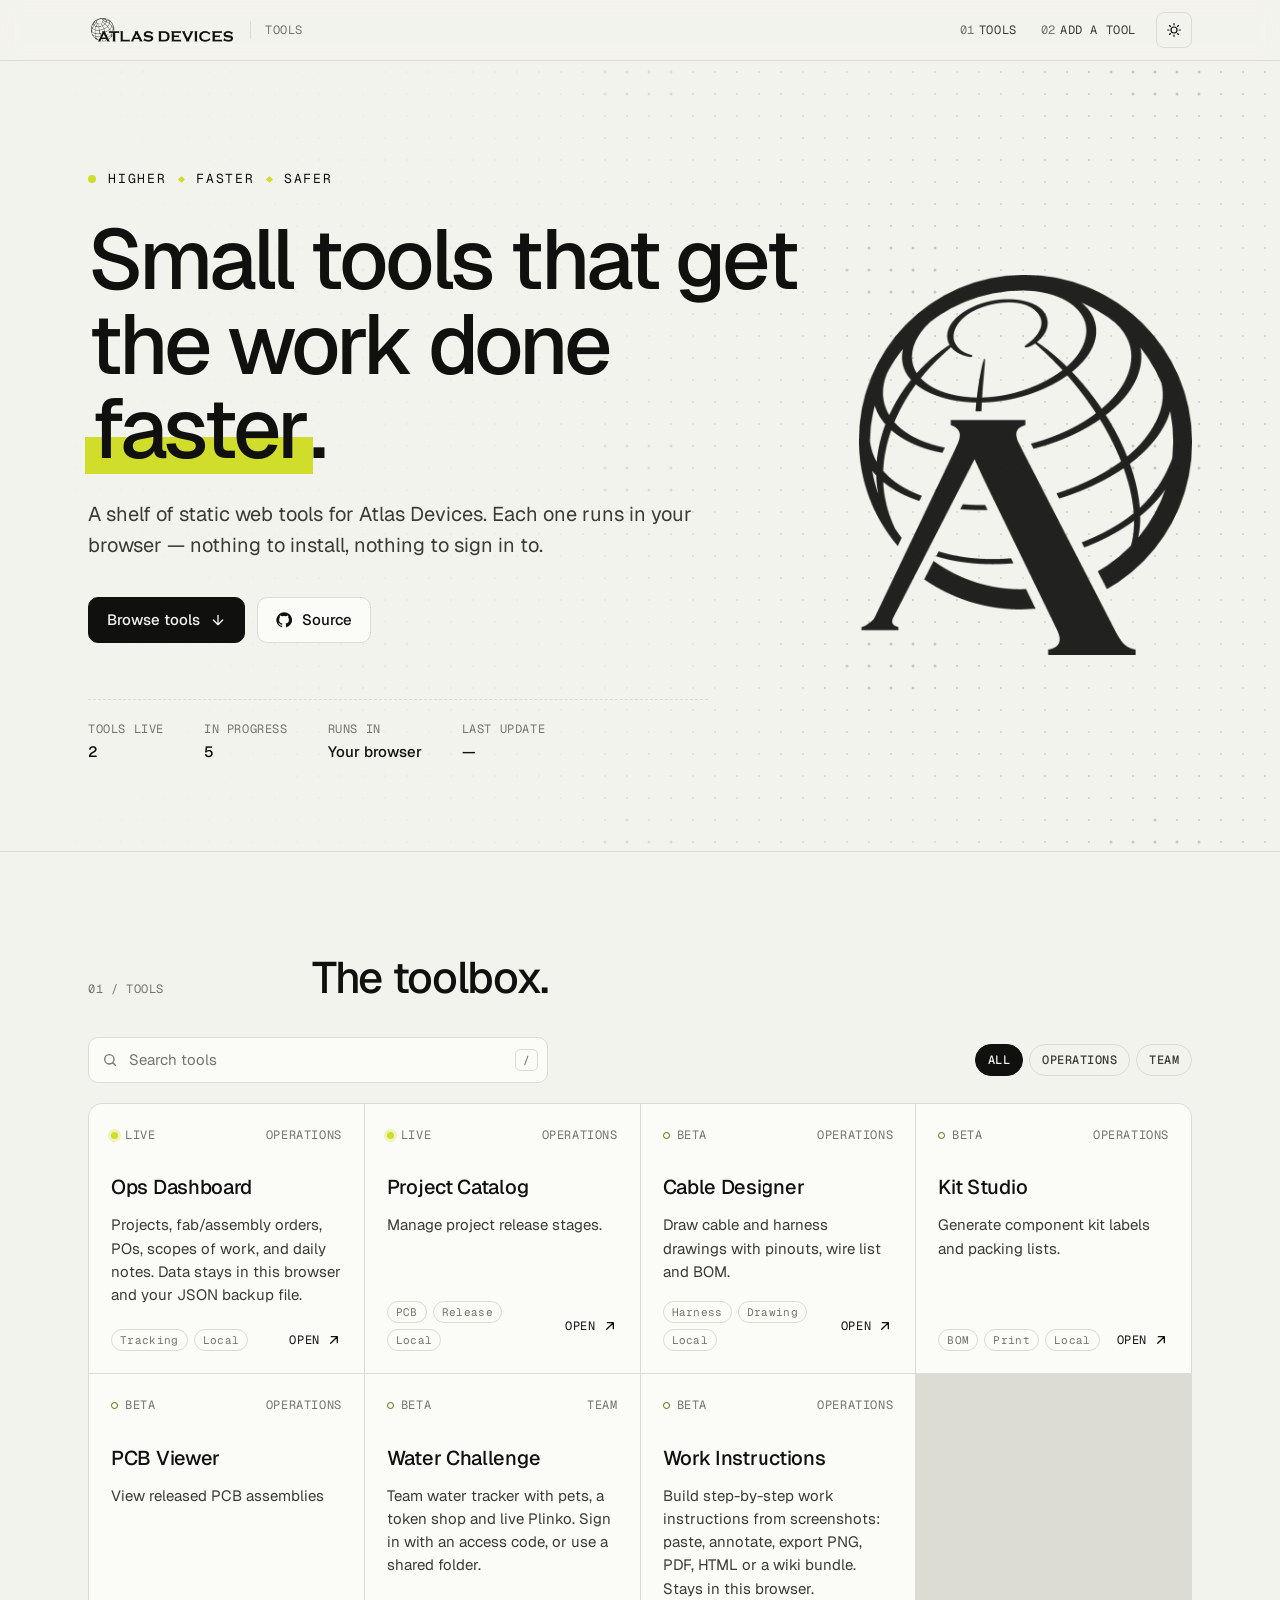
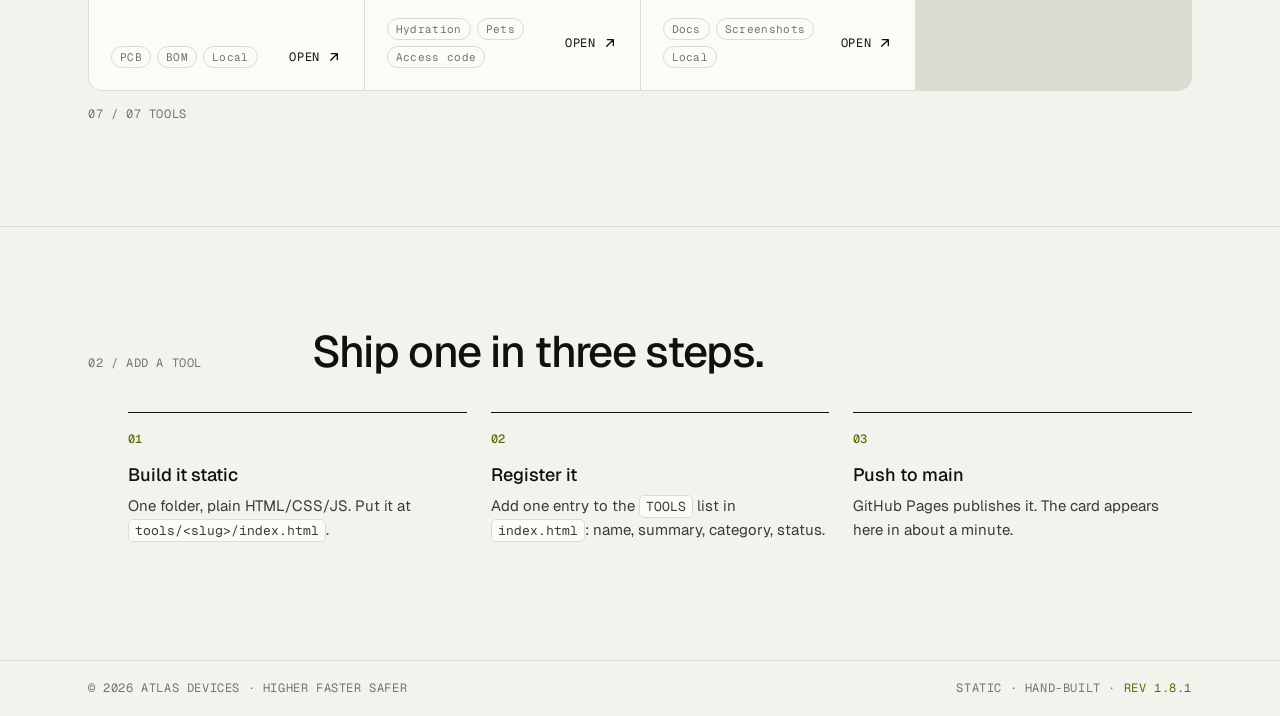
==== commit de6c4719: "Water Challenge rev 1.38.0, Pet Studio 1.20.0: cloud challenge with access codes - cloud/: Cloudflar" ====
--- a/index.html
+++ b/index.html
@@ -306,7 +306,7 @@
   </footer>
 
   <script>
-    const REV = "rev 1.8.0";
+    const REV = "rev 1.8.1";
 
     // ---------- TOOL REGISTRY ----------
     // status: "live" (linked) | "beta" (linked, flagged) | "planned" (not linked)
@@ -317,7 +317,7 @@
       { slug: "kit-studio",      name: "Kit Studio",           summary: "Generate component kit labels and packing lists.", category: "Operations", tags: ["BOM", "Print", "Local"], status: "beta" },
       { slug: "work-instructions", name: "Work Instructions",    summary: "Build step-by-step work instructions from screenshots: paste, annotate, export PNG, PDF, HTML or a wiki bundle. Stays in this browser.", category: "Operations", tags: ["Docs", "Screenshots", "Local"], status: "beta" },
       { slug: "cable-designer",  name: "Cable Designer",       summary: "Draw cable and harness drawings with pinouts, wire list and BOM.", category: "Operations", tags: ["Harness", "Drawing", "Local"], status: "beta" },
-      { slug: "water-challenge", name: "Water Challenge",      summary: "Team water tracker with pets, a token shop and live Plinko. Data stays in the team's shared folder.", category: "Team", tags: ["Hydration", "Pets", "Shared folder"], status: "beta" },
+      { slug: "water-challenge", name: "Water Challenge",      summary: "Team water tracker with pets, a token shop and live Plinko. Sign in with an access code, or use a shared folder.", category: "Team", tags: ["Hydration", "Pets", "Access code"], status: "beta" },
     ];
 
     // ---------- Render ----------
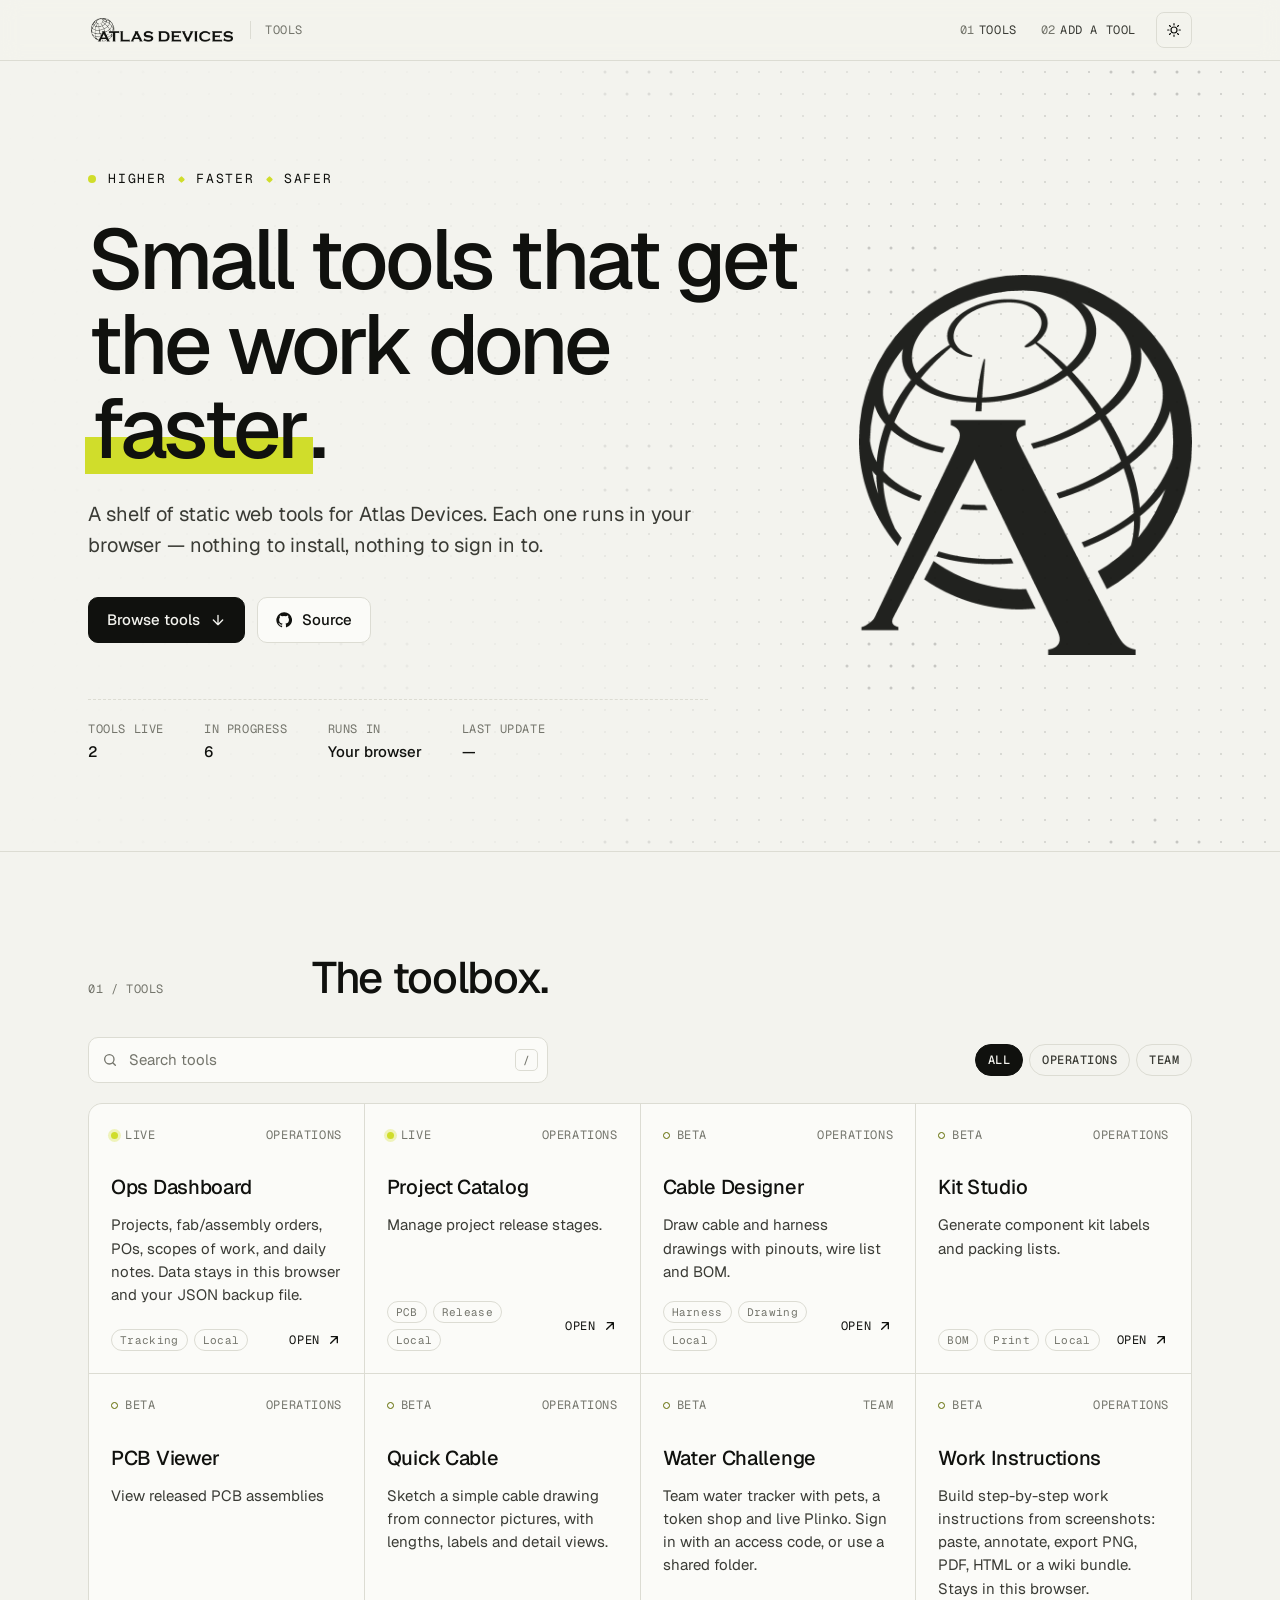
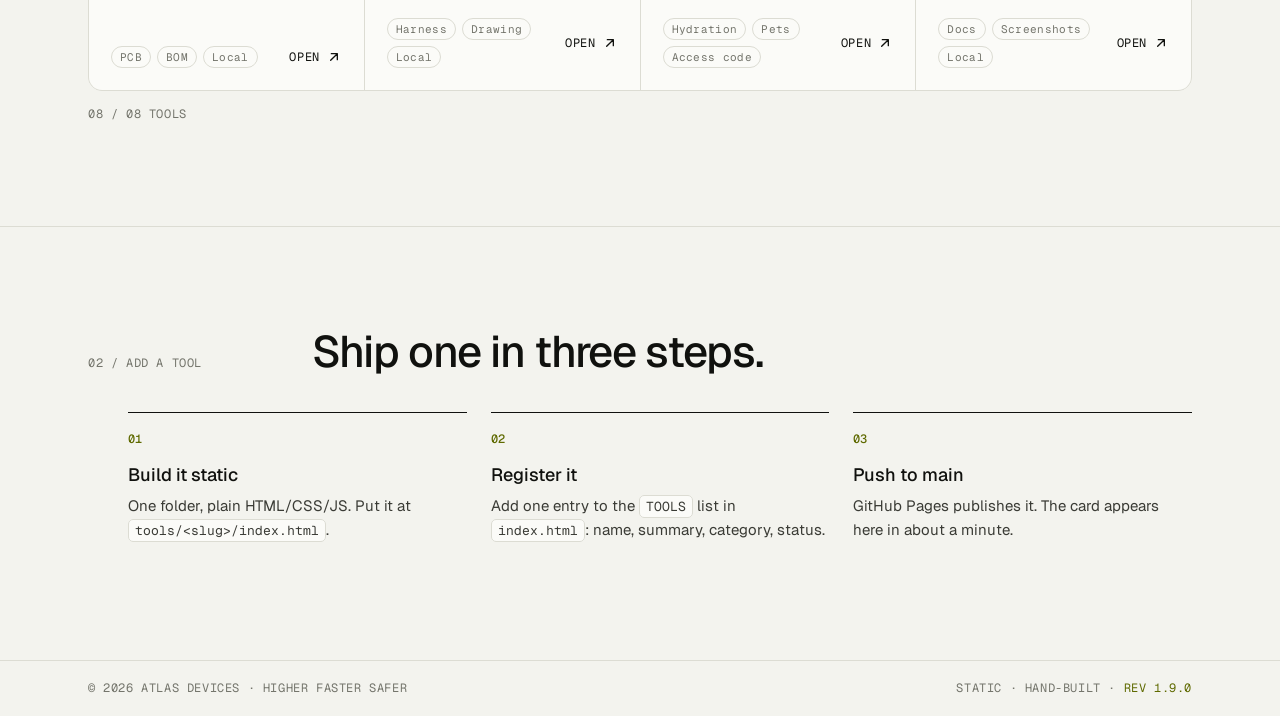
==== commit 4fb2f3cd: "Quick Cable rev 1.1.0: simple cable sketch from connector pictures New hub tool beside Cable Designe" ====
--- a/index.html
+++ b/index.html
@@ -306,7 +306,7 @@
   </footer>
 
   <script>
-    const REV = "rev 1.8.1";
+    const REV = "rev 1.9.0";
 
     // ---------- TOOL REGISTRY ----------
     // status: "live" (linked) | "beta" (linked, flagged) | "planned" (not linked)
@@ -317,6 +317,7 @@
       { slug: "kit-studio",      name: "Kit Studio",           summary: "Generate component kit labels and packing lists.", category: "Operations", tags: ["BOM", "Print", "Local"], status: "beta" },
       { slug: "work-instructions", name: "Work Instructions",    summary: "Build step-by-step work instructions from screenshots: paste, annotate, export PNG, PDF, HTML or a wiki bundle. Stays in this browser.", category: "Operations", tags: ["Docs", "Screenshots", "Local"], status: "beta" },
       { slug: "cable-designer",  name: "Cable Designer",       summary: "Draw cable and harness drawings with pinouts, wire list and BOM.", category: "Operations", tags: ["Harness", "Drawing", "Local"], status: "beta" },
+      { slug: "quick-cable",     name: "Quick Cable",          summary: "Sketch a simple cable drawing from connector pictures, with lengths, labels and detail views.", category: "Operations", tags: ["Harness", "Drawing", "Local"], status: "beta" },
       { slug: "water-challenge", name: "Water Challenge",      summary: "Team water tracker with pets, a token shop and live Plinko. Sign in with an access code, or use a shared folder.", category: "Team", tags: ["Hydration", "Pets", "Access code"], status: "beta" },
     ];
 
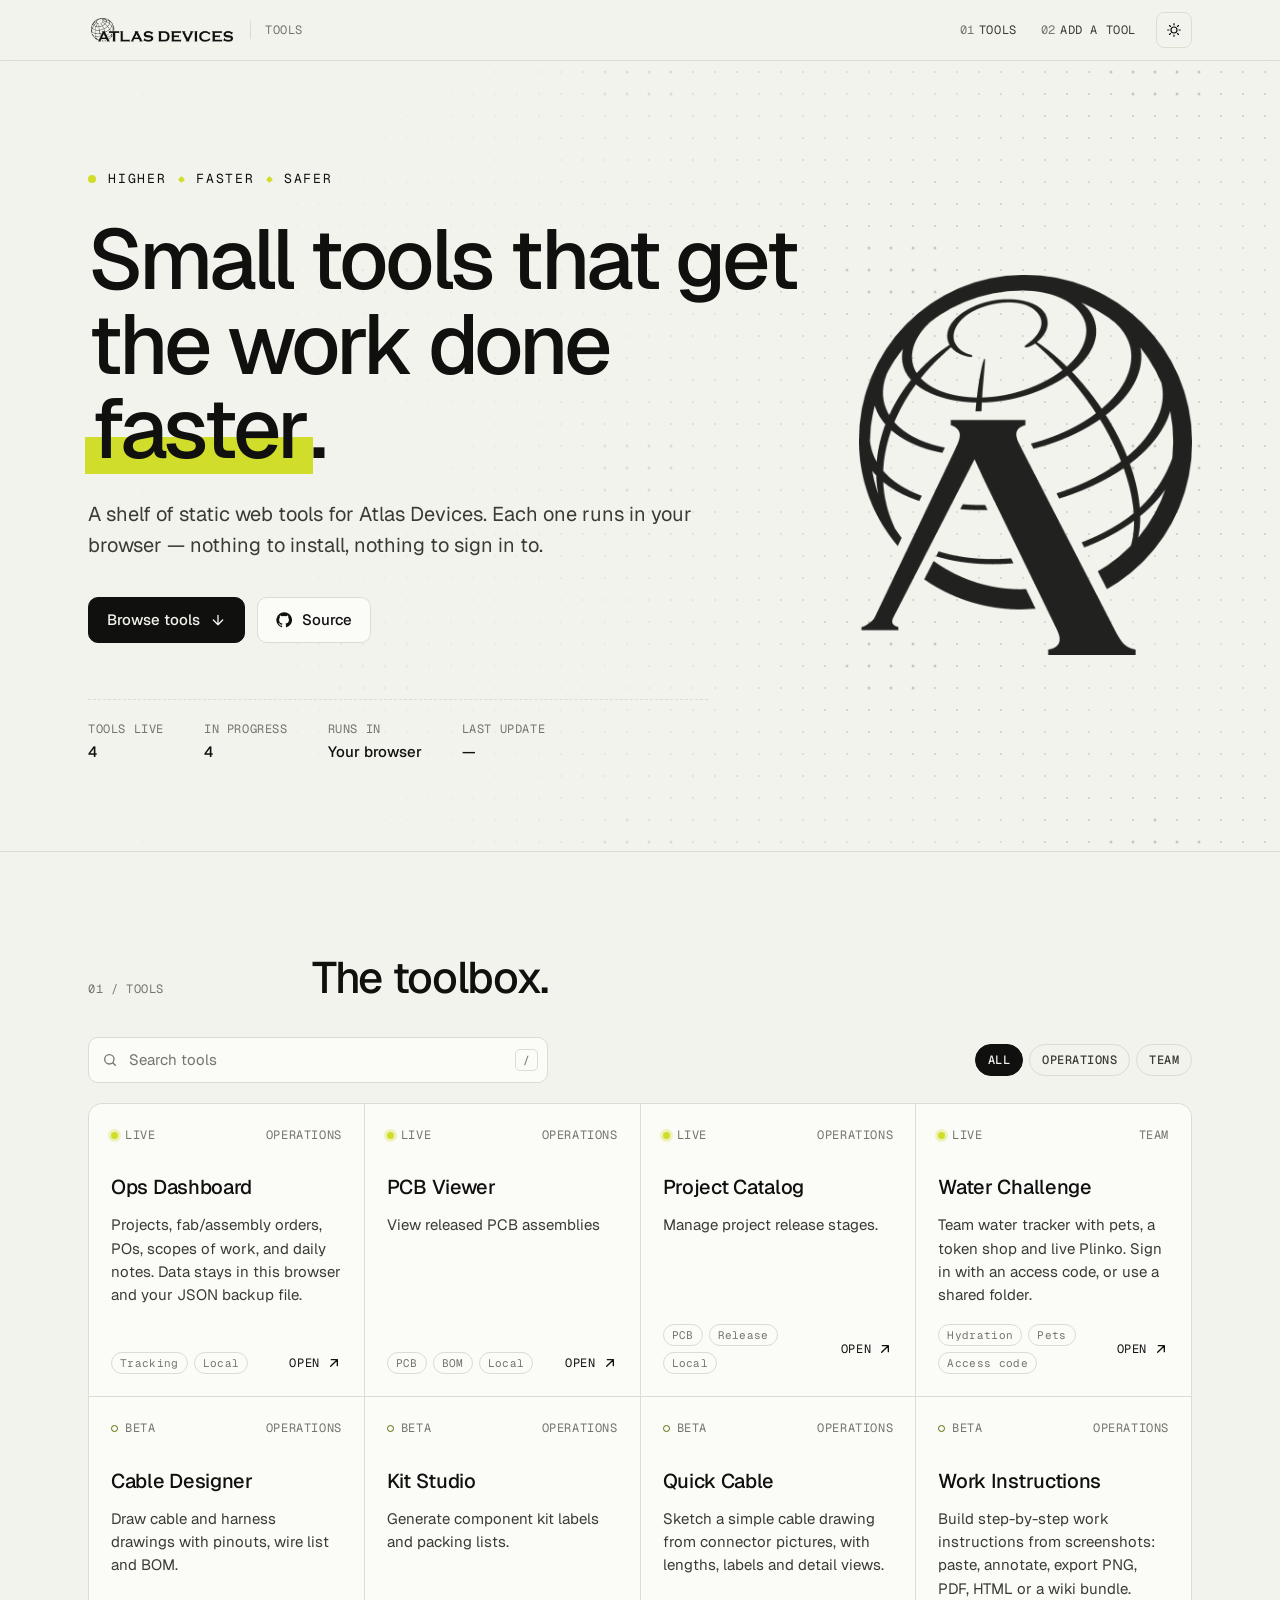
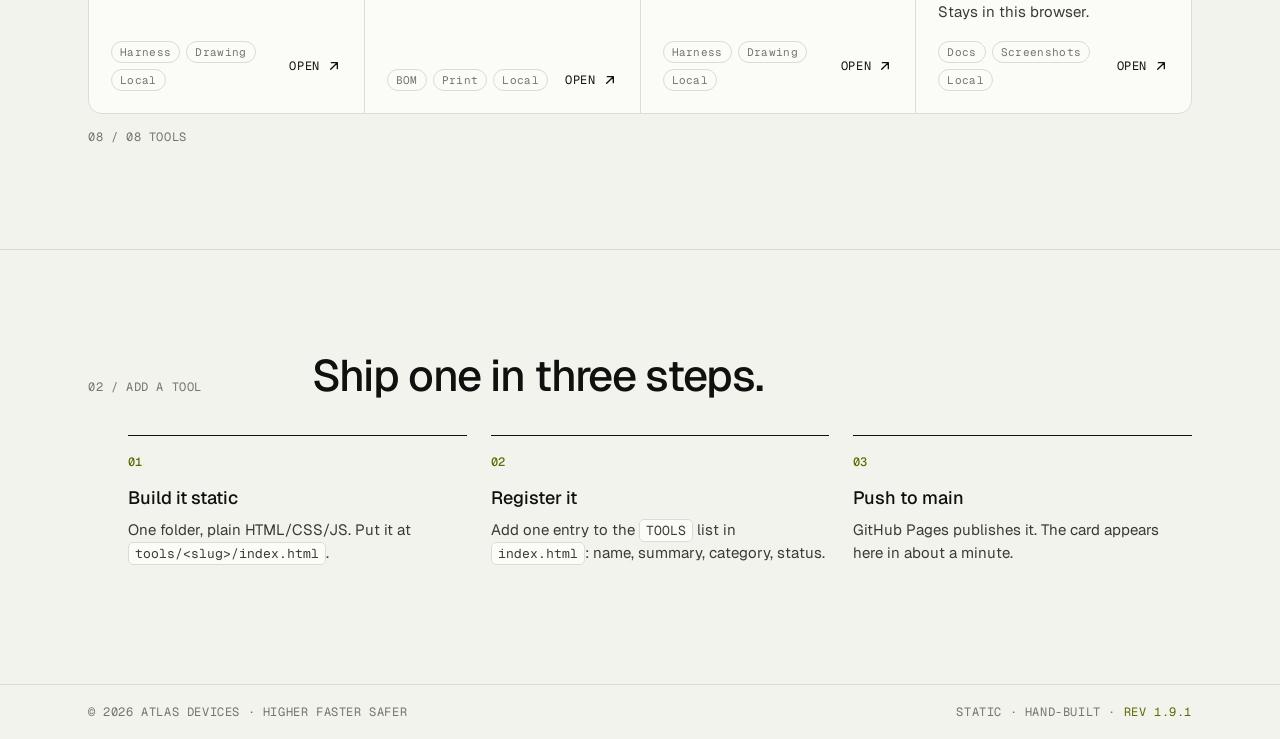
==== commit c6224306: "Home rev 1.9.1: Water Challenge and PCB Viewer move to live Co-Authored-By: Claude Opus 5.5 <noreply" ====
--- a/index.html
+++ b/index.html
@@ -306,19 +306,19 @@
   </footer>
 
   <script>
-    const REV = "rev 1.9.0";
+    const REV = "rev 1.9.1";
 
     // ---------- TOOL REGISTRY ----------
     // status: "live" (linked) | "beta" (linked, flagged) | "planned" (not linked)
     const TOOLS = [
-      { slug: "pcb-viewer",      name: "PCB Viewer",           summary: "View released PCB assemblies", category: "Operations",  tags: ["PCB", "BOM", "Local"], status: "beta" },
+      { slug: "pcb-viewer",      name: "PCB Viewer",           summary: "View released PCB assemblies", category: "Operations",  tags: ["PCB", "BOM", "Local"], status: "live" },
       { slug: "ops-dashboard",   name: "Ops Dashboard",        summary: "Projects, fab/assembly orders, POs, scopes of work, and daily notes. Data stays in this browser and your JSON backup file.", category: "Operations", tags: ["Tracking", "Local"], status: "live" },
       { slug: "project-catalog", name: "Project Catalog",      summary: "Manage project release stages.", category: "Operations", tags: ["PCB", "Release", "Local"], status: "live" },
       { slug: "kit-studio",      name: "Kit Studio",           summary: "Generate component kit labels and packing lists.", category: "Operations", tags: ["BOM", "Print", "Local"], status: "beta" },
       { slug: "work-instructions", name: "Work Instructions",    summary: "Build step-by-step work instructions from screenshots: paste, annotate, export PNG, PDF, HTML or a wiki bundle. Stays in this browser.", category: "Operations", tags: ["Docs", "Screenshots", "Local"], status: "beta" },
       { slug: "cable-designer",  name: "Cable Designer",       summary: "Draw cable and harness drawings with pinouts, wire list and BOM.", category: "Operations", tags: ["Harness", "Drawing", "Local"], status: "beta" },
       { slug: "quick-cable",     name: "Quick Cable",          summary: "Sketch a simple cable drawing from connector pictures, with lengths, labels and detail views.", category: "Operations", tags: ["Harness", "Drawing", "Local"], status: "beta" },
-      { slug: "water-challenge", name: "Water Challenge",      summary: "Team water tracker with pets, a token shop and live Plinko. Sign in with an access code, or use a shared folder.", category: "Team", tags: ["Hydration", "Pets", "Access code"], status: "beta" },
+      { slug: "water-challenge", name: "Water Challenge",      summary: "Team water tracker with pets, a token shop and live Plinko. Sign in with an access code, or use a shared folder.", category: "Team", tags: ["Hydration", "Pets", "Access code"], status: "live" },
     ];
 
     // ---------- Render ----------
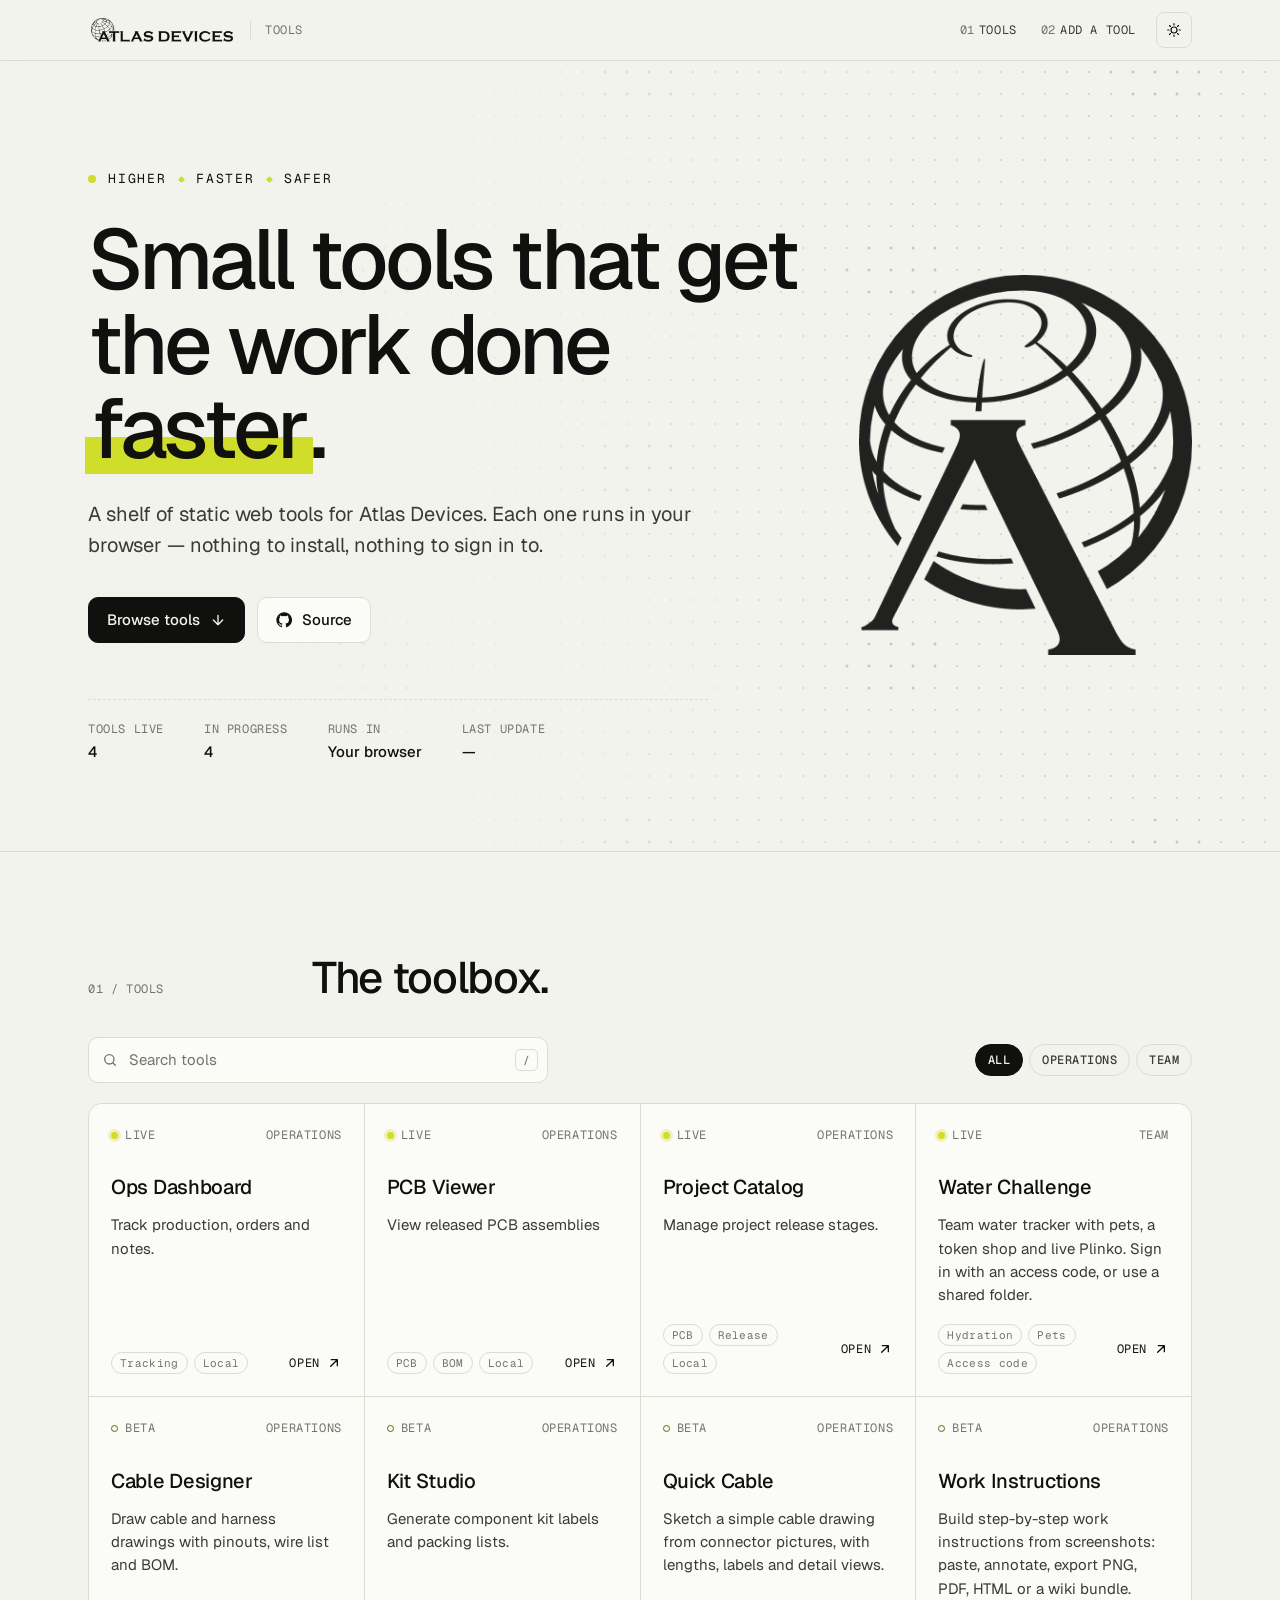
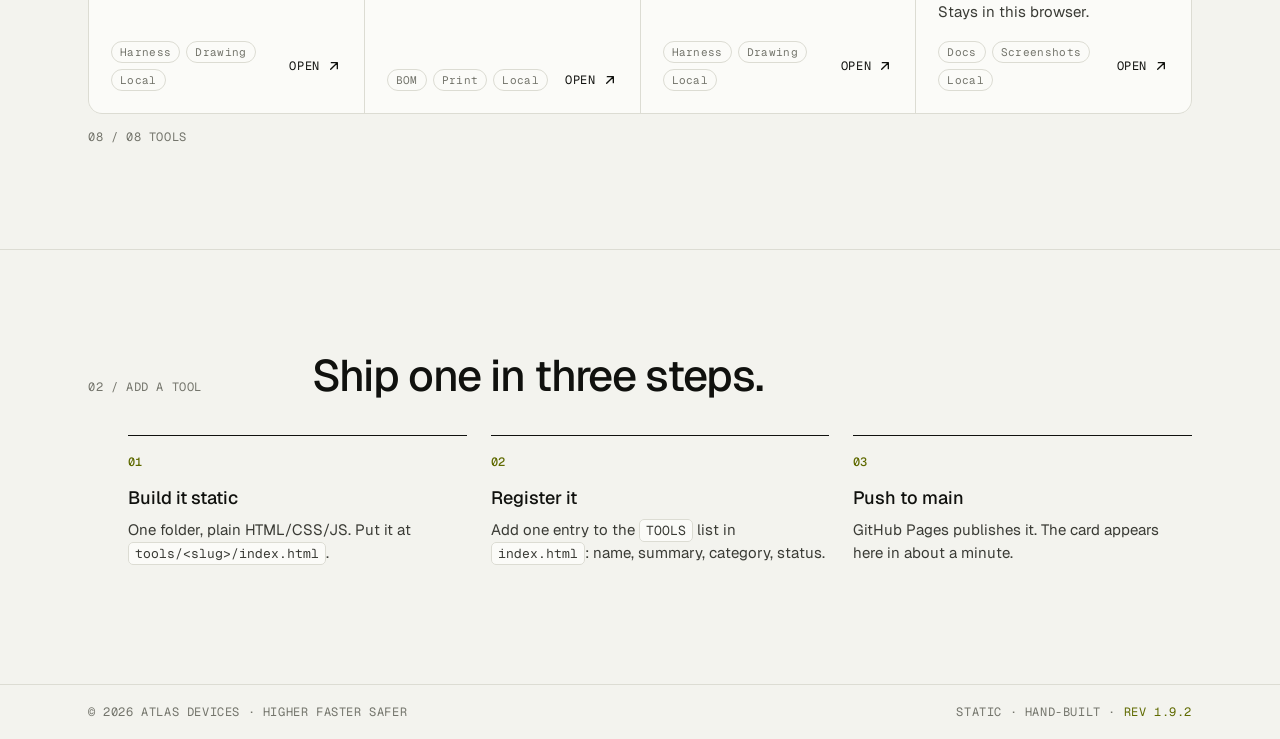
==== commit f2e396be: "Ops Dashboard rev 1.1.0: Production tab; Home rev 1.9.2: shorter card - New tab 01 "Production" (ope" ====
--- a/index.html
+++ b/index.html
@@ -306,13 +306,13 @@
   </footer>
 
   <script>
-    const REV = "rev 1.9.1";
+    const REV = "rev 1.9.2";
 
     // ---------- TOOL REGISTRY ----------
     // status: "live" (linked) | "beta" (linked, flagged) | "planned" (not linked)
     const TOOLS = [
       { slug: "pcb-viewer",      name: "PCB Viewer",           summary: "View released PCB assemblies", category: "Operations",  tags: ["PCB", "BOM", "Local"], status: "live" },
-      { slug: "ops-dashboard",   name: "Ops Dashboard",        summary: "Projects, fab/assembly orders, POs, scopes of work, and daily notes. Data stays in this browser and your JSON backup file.", category: "Operations", tags: ["Tracking", "Local"], status: "live" },
+      { slug: "ops-dashboard",   name: "Ops Dashboard",        summary: "Track production, orders and notes.", category: "Operations", tags: ["Tracking", "Local"], status: "live" },
       { slug: "project-catalog", name: "Project Catalog",      summary: "Manage project release stages.", category: "Operations", tags: ["PCB", "Release", "Local"], status: "live" },
       { slug: "kit-studio",      name: "Kit Studio",           summary: "Generate component kit labels and packing lists.", category: "Operations", tags: ["BOM", "Print", "Local"], status: "beta" },
       { slug: "work-instructions", name: "Work Instructions",    summary: "Build step-by-step work instructions from screenshots: paste, annotate, export PNG, PDF, HTML or a wiki bundle. Stays in this browser.", category: "Operations", tags: ["Docs", "Screenshots", "Local"], status: "beta" },
